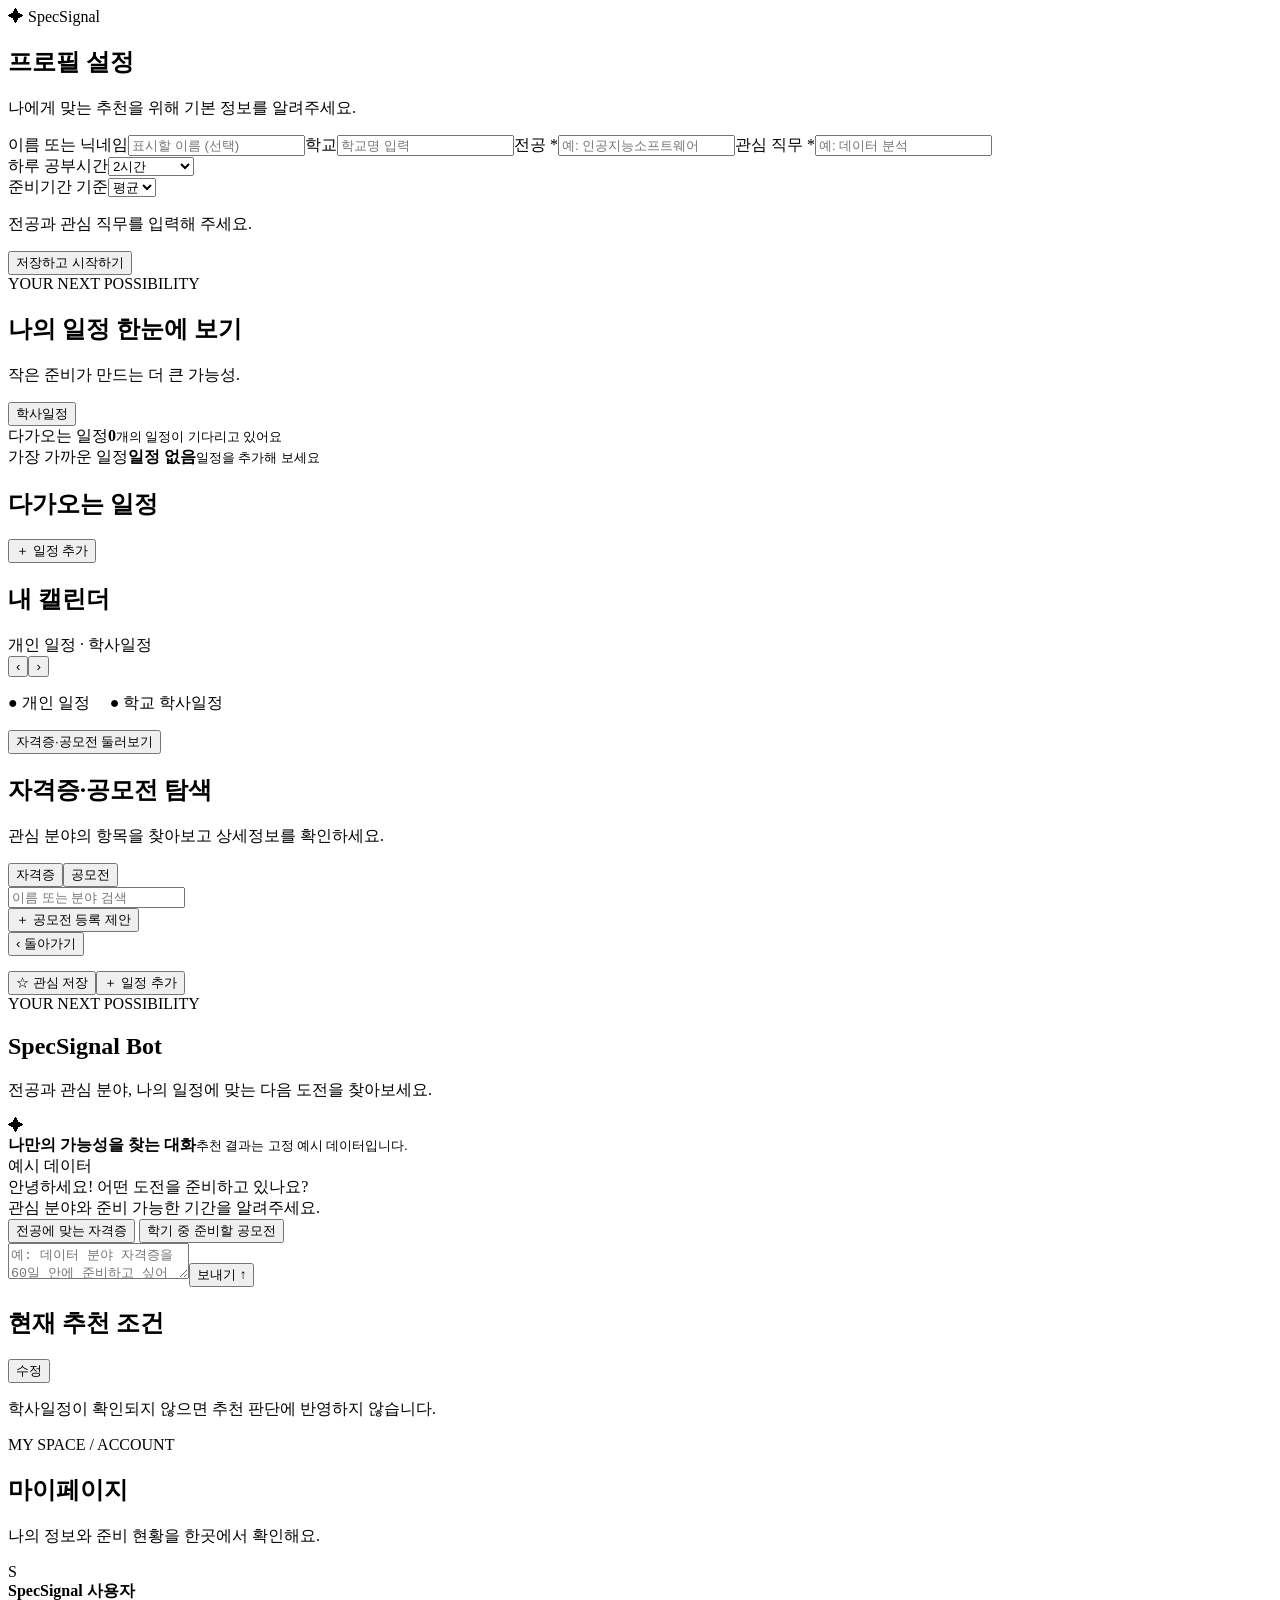
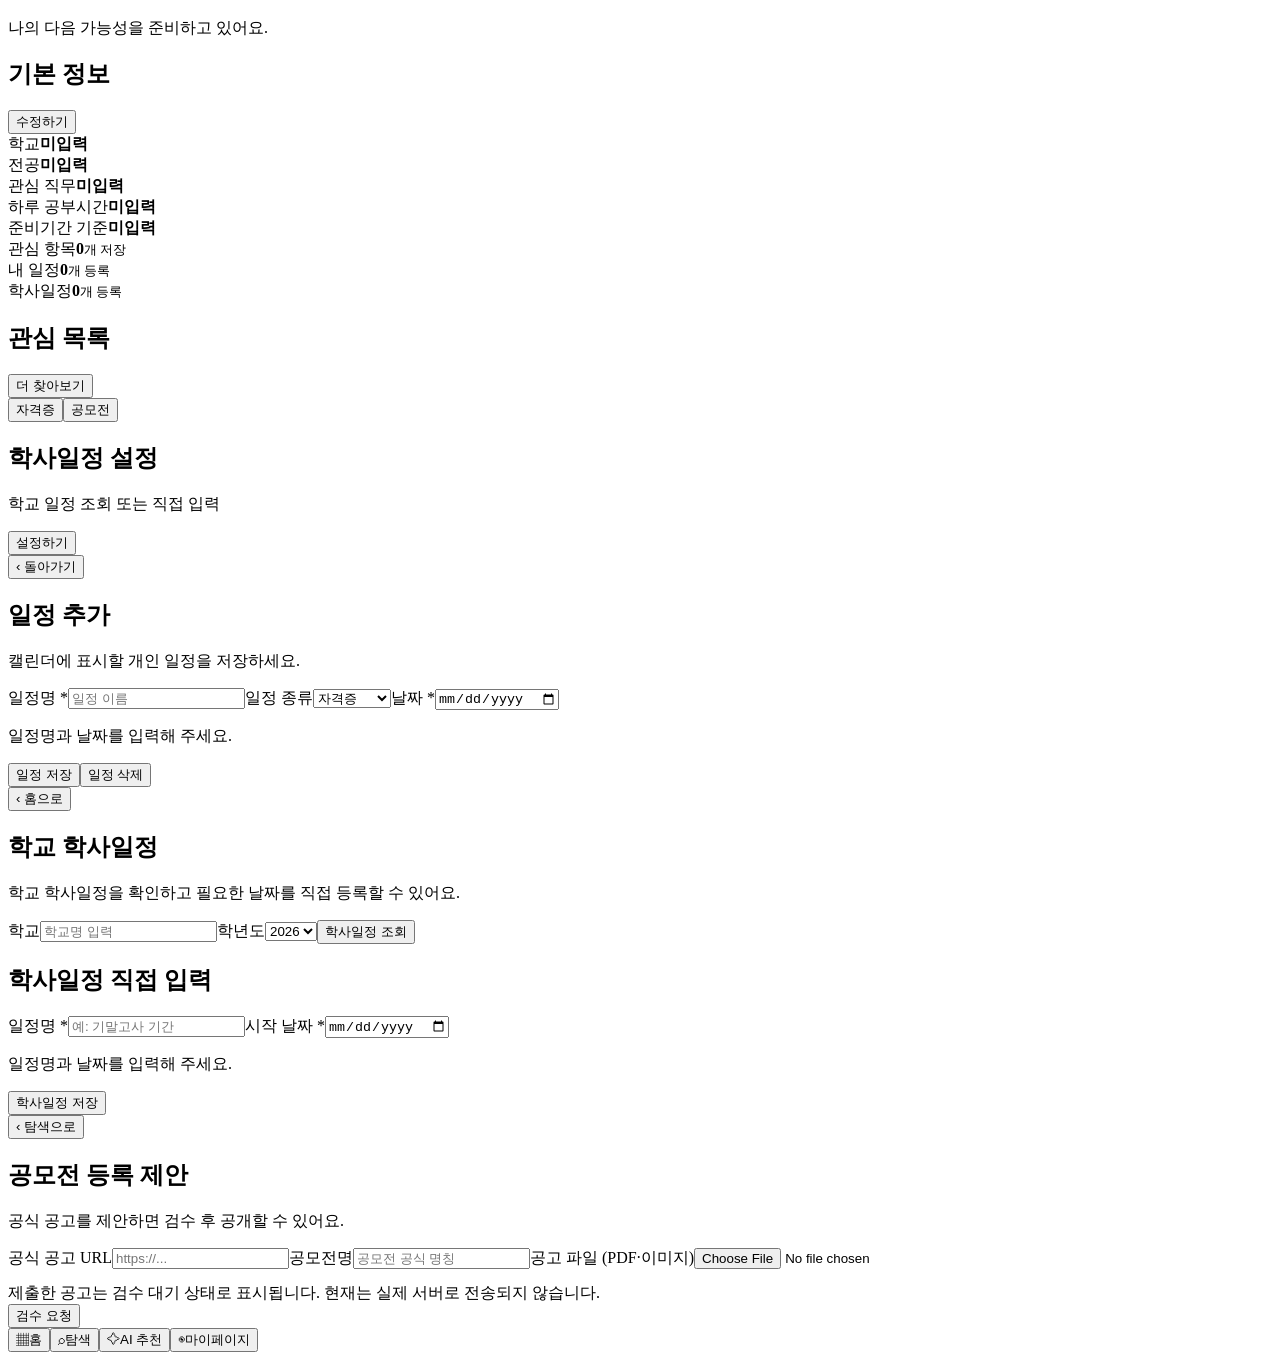
==== index.html @ 80cbdbd5 "Add files via upload" ====
<!DOCTYPE html>

<html lang="ko"><head><meta charset="utf-8"/><meta content="width=device-width,initial-scale=1,viewport-fit=cover" name="viewport"/><title>SpecSignal</title>
<link href="css/style.css" rel="stylesheet"/></head><body><div class="app"><header class="top"><span class="brand">✦ SpecSignal</span><div class="top-actions"></div></header><main class="main" id="scrollArea">
<section class="page active" id="profile"><h1>프로필 설정</h1><p class="muted">나에게 맞는 추천을 위해 기본 정보를 알려주세요.</p><div class="card"><label class="field" for="nickname">이름 또는 닉네임</label><input class="input" id="nickname" placeholder="표시할 이름 (선택)"/><label class="field" for="school">학교</label><input class="input" id="school" placeholder="학교명 입력"/><label class="field" for="major">전공 *</label><input class="input" id="major" placeholder="예: 인공지능소프트웨어"/><label class="field" for="career">관심 직무 *</label><input class="input" id="career" placeholder="예: 데이터 분석"/><div class="two"><div><label class="field" for="study">하루 공부시간</label><select class="input" id="study"><option>1시간</option><option selected="">2시간</option><option>3시간 이상</option></select></div><div><label class="field" for="period">준비기간 기준</label><select class="input" id="period"><option>최소</option><option selected="">평균</option><option>최대</option></select></div></div><p class="inline-warning hide" id="profileError">전공과 관심 직무를 입력해 주세요.</p><button class="btn full" onclick="saveProfile()">저장하고 시작하기</button></div></section>
<section class="page" id="home">
<div class="eyebrow">YOUR NEXT POSSIBILITY</div>
<div class="row between hero-title">
<div><h1>나의 일정 한눈에 보기</h1><p class="muted">작은 준비가 만드는 더 큰 가능성.</p></div>
<button class="btn alt small" onclick="navigate('academic')">학사일정</button>
</div>
<div class="home-overview">
<div class="overview-main"><span>다가오는 일정</span><strong id="homeUpcomingCount">0</strong><small>개의 일정이 기다리고 있어요</small></div>
<div class="overview-side"><span>가장 가까운 일정</span><strong id="homeNextDDay">일정 없음</strong><small id="homeNextTitle">일정을 추가해 보세요</small></div>
</div>
<div class="row between section-row"><h2>다가오는 일정</h2><button class="btn small" onclick="openEvent()">＋ 일정 추가</button></div>
<div id="upcoming"></div>
<div class="row between section-row"><h2>내 캘린더</h2><span class="small-muted">개인 일정 · 학사일정</span></div>
<div class="card calendar-card">
<div class="cal-top"><button aria-label="이전 달" class="pill-button" onclick="changeMonth(-1)">‹</button><strong id="monthLabel"></strong><button aria-label="다음 달" class="pill-button" onclick="changeMonth(1)">›</button></div>
<div class="cal-grid" id="calendar"></div>
<p class="help">● 개인 일정　 <span class="school-color">●</span> 학교 학사일정</p>
</div>
<div class="row" style="margin-top:14px"><button class="btn line full" onclick="navigate('explore')">자격증·공모전 둘러보기</button></div>
</section>
<section class="page" id="explore"><h1>자격증·공모전 탐색</h1><p class="muted">관심 분야의 항목을 찾아보고 상세정보를 확인하세요.</p><div class="tabs"><button class="active" id="certTab" onclick="setCategory('cert')">자격증</button><button id="compTab" onclick="setCategory('comp')">공모전</button></div><input class="input" id="search" oninput="renderExplore()" placeholder="이름 또는 분야 검색"/><div id="exploreResults"></div><button class="btn alt full" id="submitCompetition" onclick="navigate('submission')">＋ 공모전 등록 제안</button></section>
<section class="page" id="detail"><button class="top-btn" onclick="navigate(lastDetailSource)">‹ 돌아가기</button><div id="detailContent"></div><div class="row" style="margin-top:15px"><button class="btn alt" id="bookmarkDetail" onclick="toggleBookmark(selectedId)">☆ 관심 저장</button><button class="btn" onclick="openEvent(selectedId)">＋ 일정 추가</button></div></section>
<section class="page" id="ai">
<div class="eyebrow">YOUR NEXT POSSIBILITY</div>
<h1>SpecSignal Bot</h1>
<p class="muted">전공과 관심 분야, 나의 일정에 맞는 다음 도전을 찾아보세요.</p>
<div class="chat-frame">
<div class="chat-heading"><span class="chat-spark">✦</span><div><strong>나만의 가능성을 찾는 대화</strong><small>추천 결과는 고정 예시 데이터입니다.</small></div><span class="tag warn">예시 데이터</span></div>
<div class="chat-messages" id="chatMessages">
<div class="bubble ai">안녕하세요! 어떤 도전을 준비하고 있나요?<br/>관심 분야와 준비 가능한 기간을 알려주세요.</div>
<div class="chat-suggestions">
<button onclick="askSuggestion('전공에 맞는 자격증 추천해줘')">전공에 맞는 자격증</button>
<button onclick="askSuggestion('이번 학기에 준비할 공모전 추천해줘')">학기 중 준비할 공모전</button>
</div>
</div>
<div class="chat-compose"><textarea class="input" id="aiQuestion" placeholder="예: 데이터 분야 자격증을 60일 안에 준비하고 싶어" rows="2"></textarea><button class="btn" onclick="runRecommendation()">보내기 ↑</button></div>
</div>
<div class="card recommendation-profile"><div class="row between"><h2>현재 추천 조건</h2><button class="btn line small" onclick="editMyProfile()">수정</button></div><p id="aiProfile"></p><p class="small-muted">학사일정이 확인되지 않으면 추천 판단에 반영하지 않습니다.</p></div>
</section>
<section class="page" id="mypage">
<div class="eyebrow">MY SPACE / ACCOUNT</div>
<h1>마이페이지</h1>
<p class="muted">나의 정보와 준비 현황을 한곳에서 확인해요.</p>
<div class="my-hero">
<div class="my-avatar">S</div>
<div><strong id="myDisplayName">SpecSignal 사용자</strong><p id="mySubtitle">나의 다음 가능성을 준비하고 있어요.</p></div>
</div>
<div class="card">
<div class="row between"><h2 class="my-card-heading">기본 정보</h2><button class="btn line small" onclick="editMyProfile()">수정하기</button></div>
<div class="my-info-grid">
<div><span>학교</span><strong id="mySchool">미입력</strong></div>
<div><span>전공</span><strong id="myMajor">미입력</strong></div>
<div><span>관심 직무</span><strong id="myCareer">미입력</strong></div>
<div><span>하루 공부시간</span><strong id="myStudy">미입력</strong></div>
<div><span>준비기간 기준</span><strong id="myPeriod">미입력</strong></div>
</div>
</div>
<div class="my-stats">
<div class="card"><span>관심 항목</span><strong id="myBookmarkCount">0</strong><small>개 저장</small></div>
<div class="card"><span>내 일정</span><strong id="myEventCount">0</strong><small>개 등록</small></div>
<div class="card"><span>학사일정</span><strong id="myAcademicCount">0</strong><small>개 등록</small></div>
</div>
<div class="row between"><h2>관심 목록</h2><button class="btn line small" onclick="navigate('explore')">더 찾아보기</button></div>
<div class="tabs"><button class="active" id="myCertTab" onclick="setMyBookmarkKind('cert')">자격증</button><button id="myCompTab" onclick="setMyBookmarkKind('comp')">공모전</button></div>
<div id="bookmarksList"></div>
<div class="card">
<div class="row between"><div><h2 class="my-card-heading">학사일정 설정</h2><p class="small-muted">학교 일정 조회 또는 직접 입력</p></div><button class="btn alt small" onclick="navigate('academic')">설정하기</button></div>
</div>
</section>
<section class="page" id="event"><button class="top-btn" onclick="navigate(eventReturn)">‹ 돌아가기</button><h1 id="eventHeading">일정 추가</h1><p class="muted">캘린더에 표시할 개인 일정을 저장하세요.</p><div class="card"><label class="field" for="eventTitle">일정명 *</label><input class="input" id="eventTitle" placeholder="일정 이름"/><label class="field" for="eventType">일정 종류</label><select class="input" id="eventType"><option value="cert">자격증</option><option value="comp">공모전</option><option value="personal">개인 일정</option></select><label class="field" for="eventDate">날짜 *</label><input class="input" id="eventDate" type="date"/><p class="inline-warning hide" id="eventError">일정명과 날짜를 입력해 주세요.</p><button class="btn full" onclick="saveEvent()">일정 저장</button><button class="btn danger full hide" id="deleteEvent" onclick="removeEvent()">일정 삭제</button></div></section>
<section class="page" id="academic"><button class="top-btn" onclick="navigate('home')">‹ 홈으로</button><h1>학교 학사일정</h1><p class="muted">학교 학사일정을 확인하고 필요한 날짜를 직접 등록할 수 있어요.</p><label class="field" for="academicSchool">학교</label><input class="input" id="academicSchool" placeholder="학교명 입력"/><label class="field" for="academicYear">학년도</label><select class="input" id="academicYear"><option>2026</option><option>2027</option></select><button class="btn full" onclick="loadAcademic()">학사일정 조회</button><div id="academicResult"></div><div class="hide" id="academicManual"><h2>학사일정 직접 입력</h2><div class="card"><label class="field" for="academicTitle">일정명 *</label><input class="input" id="academicTitle" placeholder="예: 기말고사 기간"/><label class="field" for="academicDate">시작 날짜 *</label><input class="input" id="academicDate" type="date"/><p class="inline-warning hide" id="academicError">일정명과 날짜를 입력해 주세요.</p><button class="btn full" onclick="saveAcademic()">학사일정 저장</button></div></div><div id="academicSaved"></div></section>
<section class="page" id="submission"><button class="top-btn" onclick="navigate('explore')">‹ 탐색으로</button><h1>공모전 등록 제안</h1><p class="muted">공식 공고를 제안하면 검수 후 공개할 수 있어요.</p><div class="card"><label class="field" for="submissionUrl">공식 공고 URL</label><input class="input" id="submissionUrl" placeholder="https://..." type="url"/><label class="field" for="submissionName">공모전명</label><input class="input" id="submissionName" placeholder="공모전 공식 명칭"/><label class="field" for="submissionFile">공고 파일 (PDF·이미지)</label><input accept=".pdf,image/*" class="input" id="submissionFile" type="file"/><div class="info-strip" style="margin-top:14px">제출한 공고는 검수 대기 상태로 표시됩니다. 현재는 실제 서버로 전송되지 않습니다.</div><button class="btn full" onclick="demoSubmit()">검수 요청</button><div id="submissionResult"></div></div></section>
</main><nav class="bottom hidden" id="bottom"><button data-page="home" onclick="navigate('home')"><span class="symbol">▦</span>홈</button><button data-page="explore" onclick="navigate('explore')"><span class="symbol">⌕</span>탐색</button><button data-page="ai" onclick="navigate('ai')"><span class="symbol">✧</span>AI 추천</button><button data-page="mypage" onclick="navigate('mypage')"><span class="symbol">◉</span>마이페이지</button></nav></div><div class="toast hide" id="toast" role="status"></div>
<script src="js/app.js"></script></body></html>
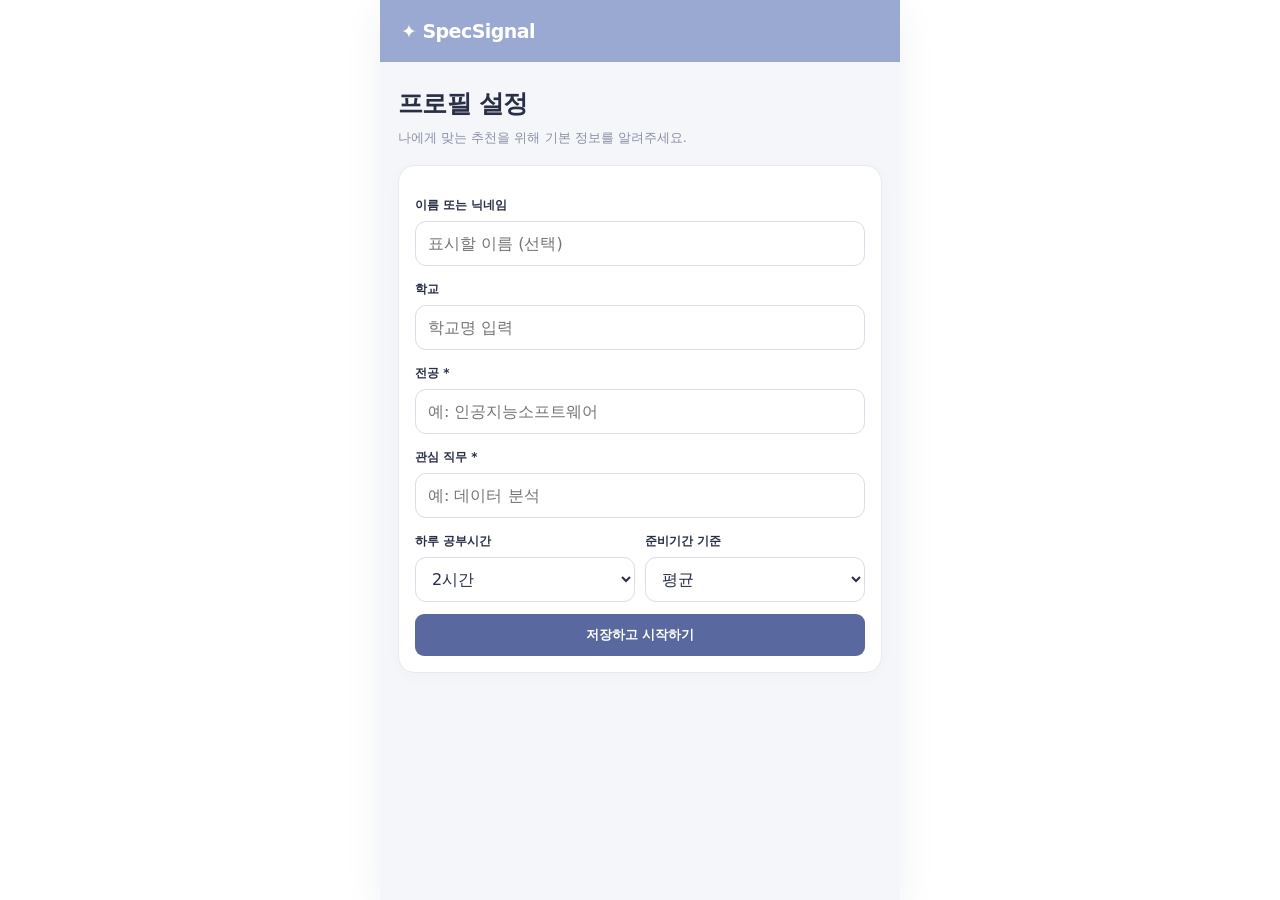
==== commit 70d52e30: "Update index.html" ====
--- a/index.html
+++ b/index.html
@@ -1,7 +1,7 @@
 <!DOCTYPE html>
 
 <html lang="ko"><head><meta charset="utf-8"/><meta content="width=device-width,initial-scale=1,viewport-fit=cover" name="viewport"/><title>SpecSignal</title>
-<link href="css/style.css" rel="stylesheet"/></head><body><div class="app"><header class="top"><span class="brand">✦ SpecSignal</span><div class="top-actions"></div></header><main class="main" id="scrollArea">
+<link href="CSS/style.css" rel="stylesheet"/></head><body><div class="app"><header class="top"><span class="brand">✦ SpecSignal</span><div class="top-actions"></div></header><main class="main" id="scrollArea">
 <section class="page active" id="profile"><h1>프로필 설정</h1><p class="muted">나에게 맞는 추천을 위해 기본 정보를 알려주세요.</p><div class="card"><label class="field" for="nickname">이름 또는 닉네임</label><input class="input" id="nickname" placeholder="표시할 이름 (선택)"/><label class="field" for="school">학교</label><input class="input" id="school" placeholder="학교명 입력"/><label class="field" for="major">전공 *</label><input class="input" id="major" placeholder="예: 인공지능소프트웨어"/><label class="field" for="career">관심 직무 *</label><input class="input" id="career" placeholder="예: 데이터 분석"/><div class="two"><div><label class="field" for="study">하루 공부시간</label><select class="input" id="study"><option>1시간</option><option selected="">2시간</option><option>3시간 이상</option></select></div><div><label class="field" for="period">준비기간 기준</label><select class="input" id="period"><option>최소</option><option selected="">평균</option><option>최대</option></select></div></div><p class="inline-warning hide" id="profileError">전공과 관심 직무를 입력해 주세요.</p><button class="btn full" onclick="saveProfile()">저장하고 시작하기</button></div></section>
 <section class="page" id="home">
 <div class="eyebrow">YOUR NEXT POSSIBILITY</div>
--- a/CSS/style.css
+++ b/CSS/style.css
@@ -0,0 +1,92 @@
+
+:root{--bg:#f7f8fc;--white:#fff;--ink:#25263c;--muted:#7a7d91;--primary:#6e67bb;--soft:#efedfa;--border:#e8e9f1;--danger:#b64d5d;--shadow:0 5px 18px #3b38600b}*{box-sizing:border-box}html,body{margin:0;min-height:100%;font-family:system-ui,-apple-system,'Malgun Gothic',sans-serif;color:var(--ink);background:#fff}button,input,textarea,select{font:inherit}button{cursor:pointer}button:disabled{opacity:.5;cursor:not-allowed}.app{max-width:520px;height:100dvh;min-height:520px;margin:auto;background:var(--bg);display:flex;flex-direction:column;overflow:hidden}.top{background:white;display:flex;align-items:center;justify-content:space-between;min-height:60px;padding:0 19px;border-bottom:1px solid var(--border);flex-shrink:0}.brand{font-size:19px;font-weight:850;letter-spacing:-.8px;color:#514a9d}.top-actions{display:flex;align-items:center;gap:10px}.top-btn{background:transparent;border:0;color:#55536d;font-size:13px;padding:7px}.main{flex:1;overflow-y:auto;overscroll-behavior:contain;padding:22px 18px 30px}.page{display:none;animation:appear .16s ease}.page.active{display:block}@keyframes appear{from{opacity:.4;transform:translateY(4px)}to{opacity:1;transform:none}}.bottom{flex-shrink:0;display:grid;grid-template-columns:repeat(4,1fr);height:72px;background:white;border-top:1px solid var(--border);padding-bottom:env(safe-area-inset-bottom)}.bottom button{border:0;background:white;color:#8c8ca0;font-size:11px;display:flex;flex-direction:column;justify-content:center;align-items:center;gap:5px}.bottom button.active{color:var(--primary);font-weight:750}.bottom .symbol{font-size:22px;line-height:1}.bottom.hidden{display:none}h1{font-size:24px;letter-spacing:-.8px;margin:0 0 7px}h2{font-size:16px;margin:22px 0 11px;letter-spacing:-.3px}h3{font-size:15px;margin:6px 0}p{line-height:1.6}.muted{font-size:13px;color:var(--muted);margin:0 0 17px}.card{background:white;border:1px solid var(--border);border-radius:17px;padding:16px;margin:11px 0;box-shadow:var(--shadow)}.card p{font-size:13px;color:#6f7186;margin:7px 0}.field{display:block;font-size:12px;font-weight:700;margin:15px 0 7px}.input{display:block;width:100%;border:1px solid #dcdde9;background:white;border-radius:11px;min-height:45px;padding:11px 12px;color:var(--ink);outline:none}.input:focus{border-color:var(--primary);box-shadow:0 0 0 3px #6e67bb1a}textarea.input{min-height:86px;resize:vertical}.two{display:grid;grid-template-columns:1fr 1fr;gap:10px}.btn{border:0;border-radius:11px;padding:12px 15px;font-weight:750;font-size:13px;background:var(--primary);color:white}.btn.alt{background:var(--soft);color:#565098}.btn.line{border:1px solid var(--border);background:white;color:#55556c}.btn.danger{background:#fff1f2;color:var(--danger)}.btn.small{padding:9px 11px;font-size:12px}.btn.full{width:100%;margin-top:12px}.row{display:flex;align-items:center;gap:8px;flex-wrap:wrap}.between{justify-content:space-between}.tag{display:inline-flex;background:var(--soft);color:#625ba7;border-radius:7px;padding:5px 8px;font-size:11px;font-weight:700}.tag.gray{background:#f1f1f5;color:#77788c}.tag.warn{background:#fff2ed;color:#ac664f}.meta{font-size:12px;color:var(--muted)}.tabs{display:grid;grid-template-columns:1fr 1fr;background:#edecf5;border-radius:12px;padding:4px;gap:4px;margin:17px 0}.tabs button{border:0;background:transparent;border-radius:9px;padding:11px;color:#74728c;font-size:13px;font-weight:700}.tabs button.active{background:white;color:#554da3;box-shadow:0 1px 5px #0001}.item{display:flex;justify-content:space-between;gap:10px;align-items:flex-start}.item-content{min-width:0;flex:1}.item h3{line-height:1.4}.arrow{font-size:20px;color:#aaa6c9;align-self:center}.divider{height:1px;background:var(--border);margin:13px 0}.empty,.notice{border:1px dashed #d7d5e5;background:#fff;border-radius:14px;padding:21px 15px;text-align:center;color:var(--muted);font-size:13px;line-height:1.7;margin:14px 0}.empty strong,.notice strong{display:block;color:var(--ink);font-size:14px;margin-bottom:5px}.notice.error{border-color:#eac7cb;background:#fff8f8;color:#a05a64}.notice.loading{border-style:solid;background:#f1effc;color:#625ba7}.notice.success{border-style:solid;background:#f1f8f3;color:#467657}.mini{font-size:11px;color:var(--muted)}.cal-top{display:flex;align-items:center;justify-content:space-between;margin:12px 0}.cal-top strong{font-size:17px}.cal-grid{display:grid;grid-template-columns:repeat(7,1fr);gap:4px}.cal-head{text-align:center;font-size:11px;color:var(--muted);padding:7px 0}.cal-day{min-height:47px;border-radius:10px;background:#f9f9fc;text-align:center;padding:8px 2px;font-size:12px;border:1px solid transparent}.cal-day.today{border-color:#b9b4e5}.cal-day.has{background:#eeebfa;color:#5d56a4;font-weight:700}.cal-day .dots{display:flex;justify-content:center;gap:3px;margin-top:5px}.cal-day .dots i{width:5px;height:5px;background:#7c75c4;border-radius:50%}.cal-day .dots i.school{background:#a9aabc}.date-line{display:flex;justify-content:space-between;align-items:center;gap:10px;padding:11px 0;border-bottom:1px solid var(--border)}.date-line:last-child{border:0}.date-line strong{font-size:13px}.date-line .date{font-size:11px;color:var(--muted);margin-top:3px}.dday{font-size:12px;color:#645bad;font-weight:800;white-space:nowrap}.bubble{max-width:92%;padding:12px 13px;border-radius:14px;font-size:13px;line-height:1.6;margin:12px 0}.bubble.ai{background:white;border:1px solid var(--border);border-top-left-radius:4px}.bubble.user{background:#e8e5f9;margin-left:auto;border-bottom-right-radius:4px}.help{font-size:12px;color:var(--muted);margin-top:8px}.hide{display:none!important}.toast{position:fixed;left:50%;bottom:90px;transform:translateX(-50%);background:#302e47;color:white;padding:12px 18px;border-radius:12px;font-size:12px;max-width:90%;z-index:10;box-shadow:0 8px 30px #0002}.pill-button{border:1px solid var(--border);background:white;color:#65617e;border-radius:999px;padding:8px 12px;font-size:12px}.pill-button.active{background:var(--soft);color:var(--primary);border-color:#c7c3e6}.link{color:#6259ac;text-decoration:underline;text-underline-offset:3px;word-break:break-all}.inline-warning{color:var(--danger);font-size:12px;margin:8px 0}.info-strip{background:#f0eefb;color:#645da5;border-radius:12px;padding:12px;font-size:12px;line-height:1.6}.profile{display:flex;gap:12px;align-items:center;margin-bottom:16px}.avatar{background:#e9e6fa;border-radius:14px;padding:12px;color:#6359ad;font-size:23px}.small-muted{font-size:12px;color:var(--muted)}@media(min-width:600px){body{background:#f0f0f6}.app{box-shadow:0 0 40px #27244b12}}@media(max-width:360px){.main{padding:18px 13px}.btn{padding:11px}.cal-day{min-height:42px}}
+
+:root{--bg:#f6f6fa;--ink:#292e45;--muted:#8990a5;--primary:#59699f;--soft:#eceefa;--border:#e5e7f0}
+.top{background:#a3afd5;border-bottom:0;min-height:62px;padding:0 21px}
+.brand{color:#fff;font-size:19px;letter-spacing:-.55px}
+.app{background:#f7f7fb}
+.main{padding:25px 18px 32px}
+.eyebrow{font-size:10px;font-weight:800;letter-spacing:2px;color:#8794c0;margin-bottom:11px}
+h1{font-size:25px}
+h2{color:#30354d}
+.card{border-radius:16px;box-shadow:0 3px 15px #30395a06}
+.btn{background:#59699f}
+.btn.alt{background:#e9ecf8;color:#52639b}
+.bottom button.active{color:#59699f}
+.bottom .symbol{font-size:23px}
+.my-hero{display:flex;align-items:center;gap:14px;background:#a4afd4;border-radius:17px;padding:20px;color:white;margin:19px 0}
+.my-avatar{display:grid;place-items:center;width:53px;height:53px;flex:none;background:#eef0fb;border-radius:15px;color:#59699f;font-size:25px;font-weight:850}
+.my-hero strong{font-size:17px}.my-hero p{font-size:12px;color:#f4f5fc;margin:5px 0 0}
+.my-card-heading{margin:0;font-size:16px}
+.my-info-grid{display:grid;grid-template-columns:1fr 1fr;gap:17px 13px;margin-top:19px}
+.my-info-grid div{min-width:0}
+.my-info-grid span{display:block;color:#9095a8;font-size:11px;margin-bottom:7px}
+.my-info-grid strong{display:block;font-size:13px;line-height:1.5;overflow-wrap:anywhere}
+.my-stats{display:grid;grid-template-columns:repeat(3,minmax(0,1fr));gap:9px;margin:13px 0 22px}
+.my-stats .card{margin:0;padding:14px 10px;text-align:center}
+.my-stats span{display:block;font-size:11px;color:#8c90a6}
+.my-stats strong{display:block;font-size:23px;color:#58699f;margin:7px 0 2px}
+.my-stats small{font-size:10px;color:#9094a7}
+#bookmarksList .card{margin-top:9px}
+@media(max-width:360px){.my-stats{gap:6px}.my-stats .card{padding:11px 6px}}
+
+/* SpecSignal brand visual system adapted from the supplied responsive-web reference */
+:root{--bg:#f5f6fa;--primary:#58699f;--soft:#eef0f9;--border:#e5e8f1;--ink:#292f46;--muted:#8a90a5}
+body{background:#fff}
+.app{background:var(--bg)}
+.top{background:#9aa9d1;color:#fff;border-bottom:0;min-height:62px}
+.brand{color:#fff;font-size:19px}
+.main{padding:25px 18px 38px}
+.page h1{font-size:25px;letter-spacing:-.7px}
+.page>.muted{margin-top:5px;line-height:1.65}
+.card{background:#fff;border:1px solid #e9eaf1;border-radius:17px;box-shadow:0 3px 15px #30395a07}
+.btn{background:#59699f;border-radius:9px}
+.btn.alt{background:#eef0f8;color:#52639b}
+.btn.line{background:#fff;color:#4e587a}
+.bottom{background:#fff;box-shadow:0 -3px 16px #26345a08}
+.bottom button.active{color:#59699f}
+.eyebrow{font-size:10px;letter-spacing:2px;color:#8694bf;font-weight:800;margin-bottom:10px}
+.hero-title{align-items:flex-start;gap:10px}
+.hero-title h1{margin:0}
+.hero-title .muted{margin-top:8px}
+.home-overview{display:grid;grid-template-columns:1fr 1fr;gap:10px;margin:23px 0 25px}
+.home-overview>div{border-radius:17px;padding:18px 15px;min-width:0;display:flex;flex-direction:column;gap:8px}
+.overview-main{background:#a4afd4;color:#fff}
+.overview-side{background:#fff;border:1px solid var(--border)}
+.home-overview span{font-size:12px}
+.home-overview strong{font-size:29px;line-height:1.15;overflow-wrap:anywhere}
+.home-overview small{font-size:11px;opacity:.8;line-height:1.5;overflow-wrap:anywhere}
+.overview-side strong{font-size:18px;color:#59699f}
+.section-row{margin-top:20px;margin-bottom:12px}
+.section-row h2{margin:0;font-size:16px}
+.calendar-card{padding:14px 10px}
+.cal-top{margin-bottom:16px}
+.cal-grid{gap:3px}
+.cal-head{color:#8b93ac}
+.cal-day{min-height:45px;border-radius:8px}
+.cal-day.today{background:#e7eaf6;color:#4f6096}
+.school-color{color:#e0b76c}
+.chat-frame{background:#fff;border:1px solid var(--border);border-radius:18px;overflow:hidden;display:flex;flex-direction:column;min-height:480px;margin:22px 0 14px}
+.chat-heading{padding:17px 14px;display:flex;gap:10px;align-items:center;border-bottom:1px solid var(--border)}
+.chat-heading strong{display:block;font-size:14px}
+.chat-heading small{display:block;color:#9a9eb0;font-size:10px;margin-top:5px}
+.chat-heading .tag{margin-left:auto;flex:none}
+.chat-spark{font-size:20px;color:#58699f}
+.chat-messages{padding:16px 13px;min-height:325px;max-height:460px;overflow-y:auto;flex:1}
+.chat-messages .bubble{max-width:92%;margin:9px 0;padding:12px 13px;border-radius:12px}
+.chat-messages .bubble.user{margin-left:auto;background:#e7eaf6}
+.chat-messages .bubble.ai{background:#f0f1f8}
+.chat-suggestions{display:flex;flex-wrap:wrap;gap:7px;margin:12px 0}
+.chat-suggestions button{border:1px solid #e4e7f1;background:#fff;border-radius:9px;padding:9px 11px;color:#56627f;font-size:12px}
+.chat-compose{border-top:1px solid var(--border);padding:12px;display:flex;align-items:end;gap:8px}
+.chat-compose textarea{flex:1;min-width:0;min-height:43px;max-height:100px;resize:vertical}
+.chat-compose button{white-space:nowrap;padding:13px 12px}
+.chat-answer .card{margin:8px 0 18px}
+.chat-answer .row{flex-wrap:wrap}
+.recommendation-profile{margin-bottom:16px}
+.recommendation-profile h2{font-size:14px;margin:0}
+.my-hero{background:#a4afd4}
+.my-info-grid{gap:17px 13px}
+@media(min-width:600px){.app{box-shadow:0 10px 36px #28324a12}}
+@media(max-width:370px){.chat-heading{flex-wrap:wrap}.chat-heading .tag{margin-left:0}.home-overview>div{padding:14px 11px}}
+
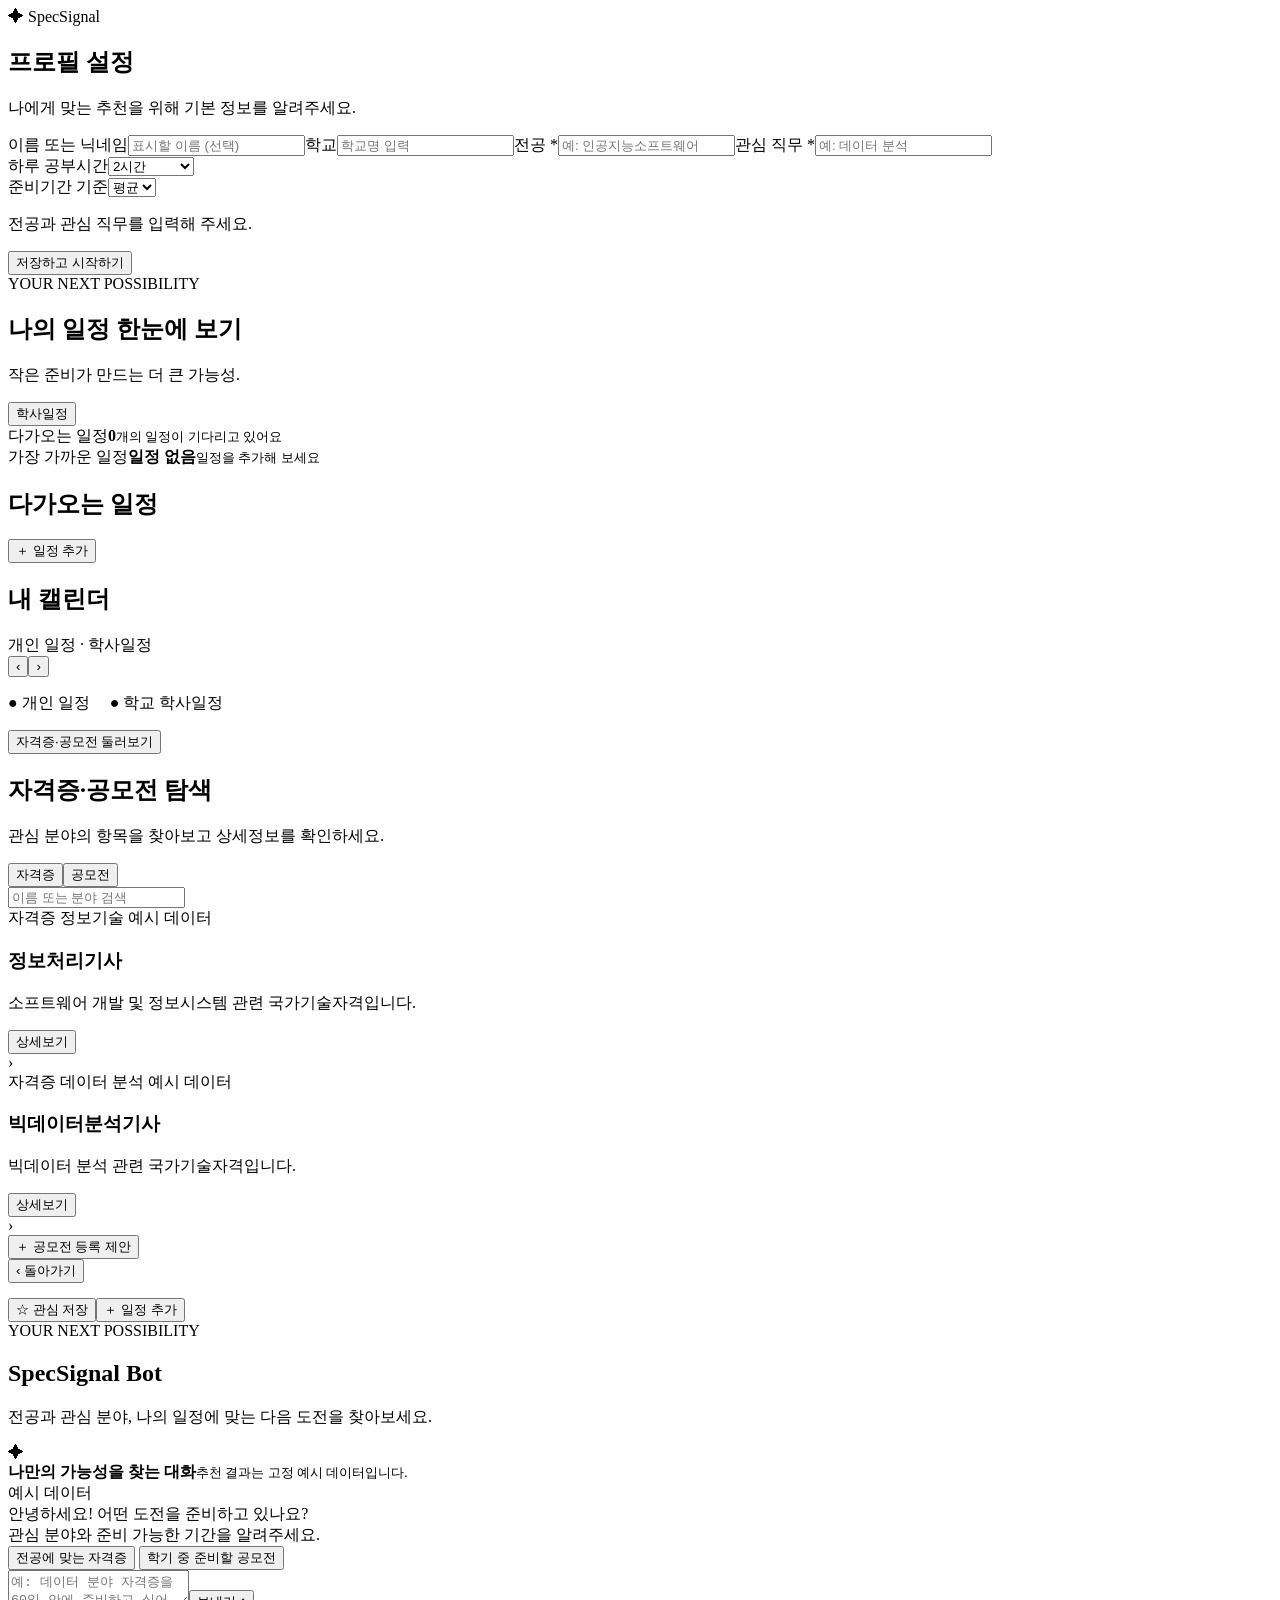
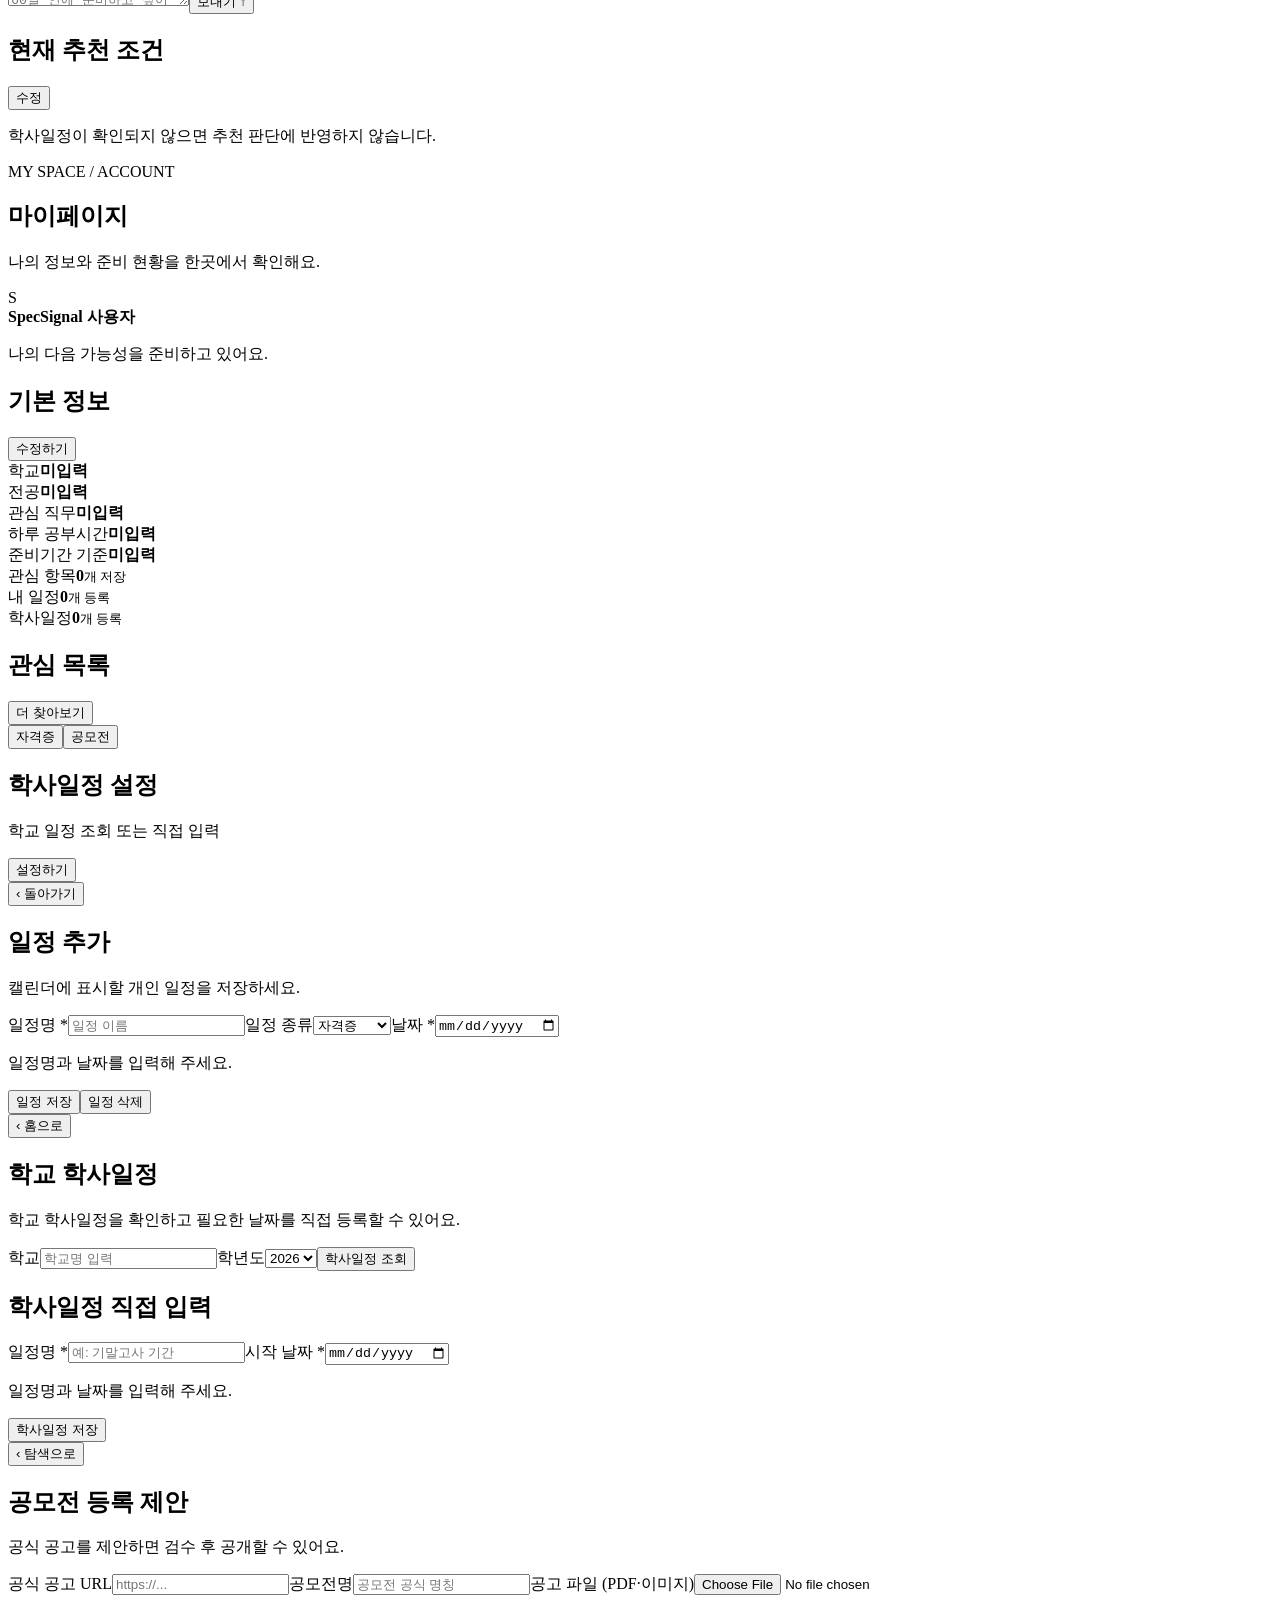
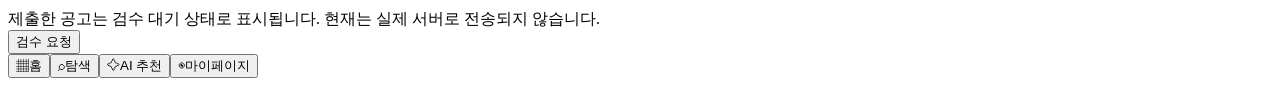
==== commit 023e6f67: "Add files via upload" ====
--- a/index.html
+++ b/index.html
@@ -1,7 +1,7 @@
 <!DOCTYPE html>
 
 <html lang="ko"><head><meta charset="utf-8"/><meta content="width=device-width,initial-scale=1,viewport-fit=cover" name="viewport"/><title>SpecSignal</title>
-<link href="CSS/style.css" rel="stylesheet"/></head><body><div class="app"><header class="top"><span class="brand">✦ SpecSignal</span><div class="top-actions"></div></header><main class="main" id="scrollArea">
+<link href="css/style.css" rel="stylesheet"/></head><body><div class="app"><header class="top"><span class="brand">✦ SpecSignal</span><div class="top-actions"></div></header><main class="main" id="scrollArea">
 <section class="page active" id="profile"><h1>프로필 설정</h1><p class="muted">나에게 맞는 추천을 위해 기본 정보를 알려주세요.</p><div class="card"><label class="field" for="nickname">이름 또는 닉네임</label><input class="input" id="nickname" placeholder="표시할 이름 (선택)"/><label class="field" for="school">학교</label><input class="input" id="school" placeholder="학교명 입력"/><label class="field" for="major">전공 *</label><input class="input" id="major" placeholder="예: 인공지능소프트웨어"/><label class="field" for="career">관심 직무 *</label><input class="input" id="career" placeholder="예: 데이터 분석"/><div class="two"><div><label class="field" for="study">하루 공부시간</label><select class="input" id="study"><option>1시간</option><option selected="">2시간</option><option>3시간 이상</option></select></div><div><label class="field" for="period">준비기간 기준</label><select class="input" id="period"><option>최소</option><option selected="">평균</option><option>최대</option></select></div></div><p class="inline-warning hide" id="profileError">전공과 관심 직무를 입력해 주세요.</p><button class="btn full" onclick="saveProfile()">저장하고 시작하기</button></div></section>
 <section class="page" id="home">
 <div class="eyebrow">YOUR NEXT POSSIBILITY</div>
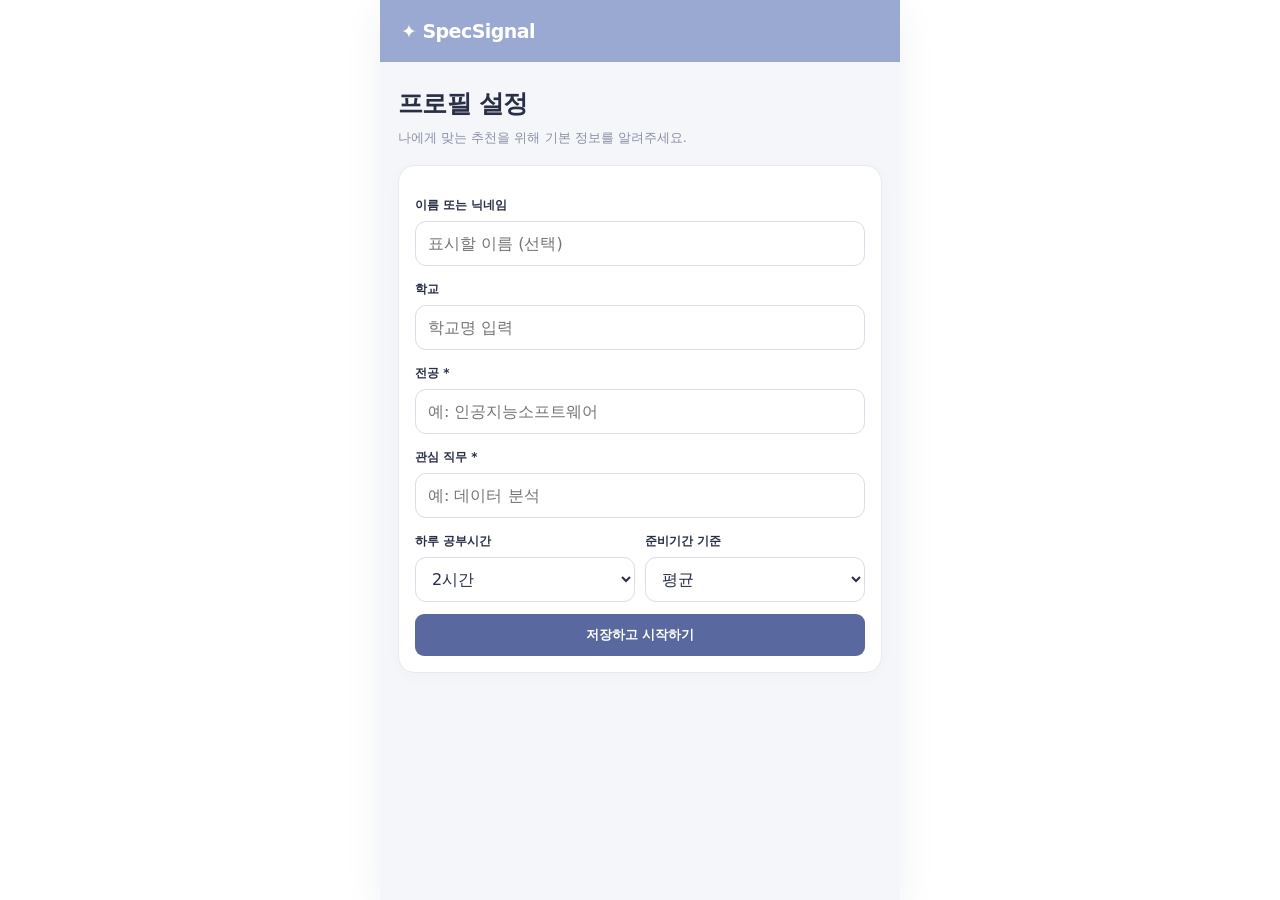
==== commit bd4364fb: "Add files via upload" ====
--- a/index.html
+++ b/index.html
@@ -1,28 +1,19 @@
 <!DOCTYPE html>
 
 <html lang="ko"><head><meta charset="utf-8"/><meta content="width=device-width,initial-scale=1,viewport-fit=cover" name="viewport"/><title>SpecSignal</title>
-<link href="css/style.css" rel="stylesheet"/></head><body><div class="app"><header class="top"><span class="brand">✦ SpecSignal</span><div class="top-actions"></div></header><main class="main" id="scrollArea">
+<link href="CSS/style.css" rel="stylesheet"/></head><body><div class="app"><header class="top"><span class="brand">✦ SpecSignal</span><div class="top-actions"></div></header><main class="main" id="scrollArea">
 <section class="page active" id="profile"><h1>프로필 설정</h1><p class="muted">나에게 맞는 추천을 위해 기본 정보를 알려주세요.</p><div class="card"><label class="field" for="nickname">이름 또는 닉네임</label><input class="input" id="nickname" placeholder="표시할 이름 (선택)"/><label class="field" for="school">학교</label><input class="input" id="school" placeholder="학교명 입력"/><label class="field" for="major">전공 *</label><input class="input" id="major" placeholder="예: 인공지능소프트웨어"/><label class="field" for="career">관심 직무 *</label><input class="input" id="career" placeholder="예: 데이터 분석"/><div class="two"><div><label class="field" for="study">하루 공부시간</label><select class="input" id="study"><option>1시간</option><option selected="">2시간</option><option>3시간 이상</option></select></div><div><label class="field" for="period">준비기간 기준</label><select class="input" id="period"><option>최소</option><option selected="">평균</option><option>최대</option></select></div></div><p class="inline-warning hide" id="profileError">전공과 관심 직무를 입력해 주세요.</p><button class="btn full" onclick="saveProfile()">저장하고 시작하기</button></div></section>
-<section class="page" id="home">
-<div class="eyebrow">YOUR NEXT POSSIBILITY</div>
-<div class="row between hero-title">
+<section class="page" id="home"><div class="eyebrow">YOUR NEXT POSSIBILITY</div><div class="row between hero-title">
 <div><h1>나의 일정 한눈에 보기</h1><p class="muted">작은 준비가 만드는 더 큰 가능성.</p></div>
 <button class="btn alt small" onclick="navigate('academic')">학사일정</button>
-</div>
-<div class="home-overview">
-<div class="overview-main"><span>다가오는 일정</span><strong id="homeUpcomingCount">0</strong><small>개의 일정이 기다리고 있어요</small></div>
-<div class="overview-side"><span>가장 가까운 일정</span><strong id="homeNextDDay">일정 없음</strong><small id="homeNextTitle">일정을 추가해 보세요</small></div>
-</div>
-<div class="row between section-row"><h2>다가오는 일정</h2><button class="btn small" onclick="openEvent()">＋ 일정 추가</button></div>
-<div id="upcoming"></div>
-<div class="row between section-row"><h2>내 캘린더</h2><span class="small-muted">개인 일정 · 학사일정</span></div>
-<div class="card calendar-card">
+</div><div class="row between section-row"><h2>내 캘린더</h2><span class="small-muted">개인 일정 · 학사일정</span></div><div class="card calendar-card">
 <div class="cal-top"><button aria-label="이전 달" class="pill-button" onclick="changeMonth(-1)">‹</button><strong id="monthLabel"></strong><button aria-label="다음 달" class="pill-button" onclick="changeMonth(1)">›</button></div>
 <div class="cal-grid" id="calendar"></div>
 <p class="help">● 개인 일정　 <span class="school-color">●</span> 학교 학사일정</p>
-</div>
-<div class="row" style="margin-top:14px"><button class="btn line full" onclick="navigate('explore')">자격증·공모전 둘러보기</button></div>
-</section>
+</div><div class="row between section-row"><h2>다가오는 일정</h2><button class="btn small" onclick="openEvent()">＋ 일정 추가</button></div><div id="upcoming"></div><div class="home-overview">
+<div class="overview-main"><span>다가오는 일정</span><strong id="homeUpcomingCount">0</strong><small>개의 일정이 기다리고 있어요</small></div>
+<div class="overview-side"><span>가장 가까운 일정</span><strong id="homeNextDDay">일정 없음</strong><small id="homeNextTitle">일정을 추가해 보세요</small></div>
+</div><div class="row" style="margin-top:14px"><button class="btn line full" onclick="navigate('explore')">자격증·공모전 둘러보기</button></div></section>
 <section class="page" id="explore"><h1>자격증·공모전 탐색</h1><p class="muted">관심 분야의 항목을 찾아보고 상세정보를 확인하세요.</p><div class="tabs"><button class="active" id="certTab" onclick="setCategory('cert')">자격증</button><button id="compTab" onclick="setCategory('comp')">공모전</button></div><input class="input" id="search" oninput="renderExplore()" placeholder="이름 또는 분야 검색"/><div id="exploreResults"></div><button class="btn alt full" id="submitCompetition" onclick="navigate('submission')">＋ 공모전 등록 제안</button></section>
 <section class="page" id="detail"><button class="top-btn" onclick="navigate(lastDetailSource)">‹ 돌아가기</button><div id="detailContent"></div><div class="row" style="margin-top:15px"><button class="btn alt" id="bookmarkDetail" onclick="toggleBookmark(selectedId)">☆ 관심 저장</button><button class="btn" onclick="openEvent(selectedId)">＋ 일정 추가</button></div></section>
 <section class="page" id="ai">
--- a/CSS/style.css
+++ b/CSS/style.css
@@ -0,0 +1,92 @@
+
+:root{--bg:#f7f8fc;--white:#fff;--ink:#25263c;--muted:#7a7d91;--primary:#6e67bb;--soft:#efedfa;--border:#e8e9f1;--danger:#b64d5d;--shadow:0 5px 18px #3b38600b}*{box-sizing:border-box}html,body{margin:0;min-height:100%;font-family:system-ui,-apple-system,'Malgun Gothic',sans-serif;color:var(--ink);background:#fff}button,input,textarea,select{font:inherit}button{cursor:pointer}button:disabled{opacity:.5;cursor:not-allowed}.app{max-width:520px;height:100dvh;min-height:520px;margin:auto;background:var(--bg);display:flex;flex-direction:column;overflow:hidden}.top{background:white;display:flex;align-items:center;justify-content:space-between;min-height:60px;padding:0 19px;border-bottom:1px solid var(--border);flex-shrink:0}.brand{font-size:19px;font-weight:850;letter-spacing:-.8px;color:#514a9d}.top-actions{display:flex;align-items:center;gap:10px}.top-btn{background:transparent;border:0;color:#55536d;font-size:13px;padding:7px}.main{flex:1;overflow-y:auto;overscroll-behavior:contain;padding:22px 18px 30px}.page{display:none;animation:appear .16s ease}.page.active{display:block}@keyframes appear{from{opacity:.4;transform:translateY(4px)}to{opacity:1;transform:none}}.bottom{flex-shrink:0;display:grid;grid-template-columns:repeat(4,1fr);height:72px;background:white;border-top:1px solid var(--border);padding-bottom:env(safe-area-inset-bottom)}.bottom button{border:0;background:white;color:#8c8ca0;font-size:11px;display:flex;flex-direction:column;justify-content:center;align-items:center;gap:5px}.bottom button.active{color:var(--primary);font-weight:750}.bottom .symbol{font-size:22px;line-height:1}.bottom.hidden{display:none}h1{font-size:24px;letter-spacing:-.8px;margin:0 0 7px}h2{font-size:16px;margin:22px 0 11px;letter-spacing:-.3px}h3{font-size:15px;margin:6px 0}p{line-height:1.6}.muted{font-size:13px;color:var(--muted);margin:0 0 17px}.card{background:white;border:1px solid var(--border);border-radius:17px;padding:16px;margin:11px 0;box-shadow:var(--shadow)}.card p{font-size:13px;color:#6f7186;margin:7px 0}.field{display:block;font-size:12px;font-weight:700;margin:15px 0 7px}.input{display:block;width:100%;border:1px solid #dcdde9;background:white;border-radius:11px;min-height:45px;padding:11px 12px;color:var(--ink);outline:none}.input:focus{border-color:var(--primary);box-shadow:0 0 0 3px #6e67bb1a}textarea.input{min-height:86px;resize:vertical}.two{display:grid;grid-template-columns:1fr 1fr;gap:10px}.btn{border:0;border-radius:11px;padding:12px 15px;font-weight:750;font-size:13px;background:var(--primary);color:white}.btn.alt{background:var(--soft);color:#565098}.btn.line{border:1px solid var(--border);background:white;color:#55556c}.btn.danger{background:#fff1f2;color:var(--danger)}.btn.small{padding:9px 11px;font-size:12px}.btn.full{width:100%;margin-top:12px}.row{display:flex;align-items:center;gap:8px;flex-wrap:wrap}.between{justify-content:space-between}.tag{display:inline-flex;background:var(--soft);color:#625ba7;border-radius:7px;padding:5px 8px;font-size:11px;font-weight:700}.tag.gray{background:#f1f1f5;color:#77788c}.tag.warn{background:#fff2ed;color:#ac664f}.meta{font-size:12px;color:var(--muted)}.tabs{display:grid;grid-template-columns:1fr 1fr;background:#edecf5;border-radius:12px;padding:4px;gap:4px;margin:17px 0}.tabs button{border:0;background:transparent;border-radius:9px;padding:11px;color:#74728c;font-size:13px;font-weight:700}.tabs button.active{background:white;color:#554da3;box-shadow:0 1px 5px #0001}.item{display:flex;justify-content:space-between;gap:10px;align-items:flex-start}.item-content{min-width:0;flex:1}.item h3{line-height:1.4}.arrow{font-size:20px;color:#aaa6c9;align-self:center}.divider{height:1px;background:var(--border);margin:13px 0}.empty,.notice{border:1px dashed #d7d5e5;background:#fff;border-radius:14px;padding:21px 15px;text-align:center;color:var(--muted);font-size:13px;line-height:1.7;margin:14px 0}.empty strong,.notice strong{display:block;color:var(--ink);font-size:14px;margin-bottom:5px}.notice.error{border-color:#eac7cb;background:#fff8f8;color:#a05a64}.notice.loading{border-style:solid;background:#f1effc;color:#625ba7}.notice.success{border-style:solid;background:#f1f8f3;color:#467657}.mini{font-size:11px;color:var(--muted)}.cal-top{display:flex;align-items:center;justify-content:space-between;margin:12px 0}.cal-top strong{font-size:17px}.cal-grid{display:grid;grid-template-columns:repeat(7,1fr);gap:4px}.cal-head{text-align:center;font-size:11px;color:var(--muted);padding:7px 0}.cal-day{min-height:47px;border-radius:10px;background:#f9f9fc;text-align:center;padding:8px 2px;font-size:12px;border:1px solid transparent}.cal-day.today{border-color:#b9b4e5}.cal-day.has{background:#eeebfa;color:#5d56a4;font-weight:700}.cal-day .dots{display:flex;justify-content:center;gap:3px;margin-top:5px}.cal-day .dots i{width:5px;height:5px;background:#7c75c4;border-radius:50%}.cal-day .dots i.school{background:#a9aabc}.date-line{display:flex;justify-content:space-between;align-items:center;gap:10px;padding:11px 0;border-bottom:1px solid var(--border)}.date-line:last-child{border:0}.date-line strong{font-size:13px}.date-line .date{font-size:11px;color:var(--muted);margin-top:3px}.dday{font-size:12px;color:#645bad;font-weight:800;white-space:nowrap}.bubble{max-width:92%;padding:12px 13px;border-radius:14px;font-size:13px;line-height:1.6;margin:12px 0}.bubble.ai{background:white;border:1px solid var(--border);border-top-left-radius:4px}.bubble.user{background:#e8e5f9;margin-left:auto;border-bottom-right-radius:4px}.help{font-size:12px;color:var(--muted);margin-top:8px}.hide{display:none!important}.toast{position:fixed;left:50%;bottom:90px;transform:translateX(-50%);background:#302e47;color:white;padding:12px 18px;border-radius:12px;font-size:12px;max-width:90%;z-index:10;box-shadow:0 8px 30px #0002}.pill-button{border:1px solid var(--border);background:white;color:#65617e;border-radius:999px;padding:8px 12px;font-size:12px}.pill-button.active{background:var(--soft);color:var(--primary);border-color:#c7c3e6}.link{color:#6259ac;text-decoration:underline;text-underline-offset:3px;word-break:break-all}.inline-warning{color:var(--danger);font-size:12px;margin:8px 0}.info-strip{background:#f0eefb;color:#645da5;border-radius:12px;padding:12px;font-size:12px;line-height:1.6}.profile{display:flex;gap:12px;align-items:center;margin-bottom:16px}.avatar{background:#e9e6fa;border-radius:14px;padding:12px;color:#6359ad;font-size:23px}.small-muted{font-size:12px;color:var(--muted)}@media(min-width:600px){body{background:#f0f0f6}.app{box-shadow:0 0 40px #27244b12}}@media(max-width:360px){.main{padding:18px 13px}.btn{padding:11px}.cal-day{min-height:42px}}
+
+:root{--bg:#f6f6fa;--ink:#292e45;--muted:#8990a5;--primary:#59699f;--soft:#eceefa;--border:#e5e7f0}
+.top{background:#a3afd5;border-bottom:0;min-height:62px;padding:0 21px}
+.brand{color:#fff;font-size:19px;letter-spacing:-.55px}
+.app{background:#f7f7fb}
+.main{padding:25px 18px 32px}
+.eyebrow{font-size:10px;font-weight:800;letter-spacing:2px;color:#8794c0;margin-bottom:11px}
+h1{font-size:25px}
+h2{color:#30354d}
+.card{border-radius:16px;box-shadow:0 3px 15px #30395a06}
+.btn{background:#59699f}
+.btn.alt{background:#e9ecf8;color:#52639b}
+.bottom button.active{color:#59699f}
+.bottom .symbol{font-size:23px}
+.my-hero{display:flex;align-items:center;gap:14px;background:#a4afd4;border-radius:17px;padding:20px;color:white;margin:19px 0}
+.my-avatar{display:grid;place-items:center;width:53px;height:53px;flex:none;background:#eef0fb;border-radius:15px;color:#59699f;font-size:25px;font-weight:850}
+.my-hero strong{font-size:17px}.my-hero p{font-size:12px;color:#f4f5fc;margin:5px 0 0}
+.my-card-heading{margin:0;font-size:16px}
+.my-info-grid{display:grid;grid-template-columns:1fr 1fr;gap:17px 13px;margin-top:19px}
+.my-info-grid div{min-width:0}
+.my-info-grid span{display:block;color:#9095a8;font-size:11px;margin-bottom:7px}
+.my-info-grid strong{display:block;font-size:13px;line-height:1.5;overflow-wrap:anywhere}
+.my-stats{display:grid;grid-template-columns:repeat(3,minmax(0,1fr));gap:9px;margin:13px 0 22px}
+.my-stats .card{margin:0;padding:14px 10px;text-align:center}
+.my-stats span{display:block;font-size:11px;color:#8c90a6}
+.my-stats strong{display:block;font-size:23px;color:#58699f;margin:7px 0 2px}
+.my-stats small{font-size:10px;color:#9094a7}
+#bookmarksList .card{margin-top:9px}
+@media(max-width:360px){.my-stats{gap:6px}.my-stats .card{padding:11px 6px}}
+
+/* SpecSignal brand visual system adapted from the supplied responsive-web reference */
+:root{--bg:#f5f6fa;--primary:#58699f;--soft:#eef0f9;--border:#e5e8f1;--ink:#292f46;--muted:#8a90a5}
+body{background:#fff}
+.app{background:var(--bg)}
+.top{background:#9aa9d1;color:#fff;border-bottom:0;min-height:62px}
+.brand{color:#fff;font-size:19px}
+.main{padding:25px 18px 38px}
+.page h1{font-size:25px;letter-spacing:-.7px}
+.page>.muted{margin-top:5px;line-height:1.65}
+.card{background:#fff;border:1px solid #e9eaf1;border-radius:17px;box-shadow:0 3px 15px #30395a07}
+.btn{background:#59699f;border-radius:9px}
+.btn.alt{background:#eef0f8;color:#52639b}
+.btn.line{background:#fff;color:#4e587a}
+.bottom{background:#fff;box-shadow:0 -3px 16px #26345a08}
+.bottom button.active{color:#59699f}
+.eyebrow{font-size:10px;letter-spacing:2px;color:#8694bf;font-weight:800;margin-bottom:10px}
+.hero-title{align-items:flex-start;gap:10px}
+.hero-title h1{margin:0}
+.hero-title .muted{margin-top:8px}
+.home-overview{display:grid;grid-template-columns:1fr 1fr;gap:10px;margin:23px 0 25px}
+.home-overview>div{border-radius:17px;padding:18px 15px;min-width:0;display:flex;flex-direction:column;gap:8px}
+.overview-main{background:#a4afd4;color:#fff}
+.overview-side{background:#fff;border:1px solid var(--border)}
+.home-overview span{font-size:12px}
+.home-overview strong{font-size:29px;line-height:1.15;overflow-wrap:anywhere}
+.home-overview small{font-size:11px;opacity:.8;line-height:1.5;overflow-wrap:anywhere}
+.overview-side strong{font-size:18px;color:#59699f}
+.section-row{margin-top:20px;margin-bottom:12px}
+.section-row h2{margin:0;font-size:16px}
+.calendar-card{padding:14px 10px}
+.cal-top{margin-bottom:16px}
+.cal-grid{gap:3px}
+.cal-head{color:#8b93ac}
+.cal-day{min-height:45px;border-radius:8px}
+.cal-day.today{background:#e7eaf6;color:#4f6096}
+.school-color{color:#e0b76c}
+.chat-frame{background:#fff;border:1px solid var(--border);border-radius:18px;overflow:hidden;display:flex;flex-direction:column;min-height:480px;margin:22px 0 14px}
+.chat-heading{padding:17px 14px;display:flex;gap:10px;align-items:center;border-bottom:1px solid var(--border)}
+.chat-heading strong{display:block;font-size:14px}
+.chat-heading small{display:block;color:#9a9eb0;font-size:10px;margin-top:5px}
+.chat-heading .tag{margin-left:auto;flex:none}
+.chat-spark{font-size:20px;color:#58699f}
+.chat-messages{padding:16px 13px;min-height:325px;max-height:460px;overflow-y:auto;flex:1}
+.chat-messages .bubble{max-width:92%;margin:9px 0;padding:12px 13px;border-radius:12px}
+.chat-messages .bubble.user{margin-left:auto;background:#e7eaf6}
+.chat-messages .bubble.ai{background:#f0f1f8}
+.chat-suggestions{display:flex;flex-wrap:wrap;gap:7px;margin:12px 0}
+.chat-suggestions button{border:1px solid #e4e7f1;background:#fff;border-radius:9px;padding:9px 11px;color:#56627f;font-size:12px}
+.chat-compose{border-top:1px solid var(--border);padding:12px;display:flex;align-items:end;gap:8px}
+.chat-compose textarea{flex:1;min-width:0;min-height:43px;max-height:100px;resize:vertical}
+.chat-compose button{white-space:nowrap;padding:13px 12px}
+.chat-answer .card{margin:8px 0 18px}
+.chat-answer .row{flex-wrap:wrap}
+.recommendation-profile{margin-bottom:16px}
+.recommendation-profile h2{font-size:14px;margin:0}
+.my-hero{background:#a4afd4}
+.my-info-grid{gap:17px 13px}
+@media(min-width:600px){.app{box-shadow:0 10px 36px #28324a12}}
+@media(max-width:370px){.chat-heading{flex-wrap:wrap}.chat-heading .tag{margin-left:0}.home-overview>div{padding:14px 11px}}
+
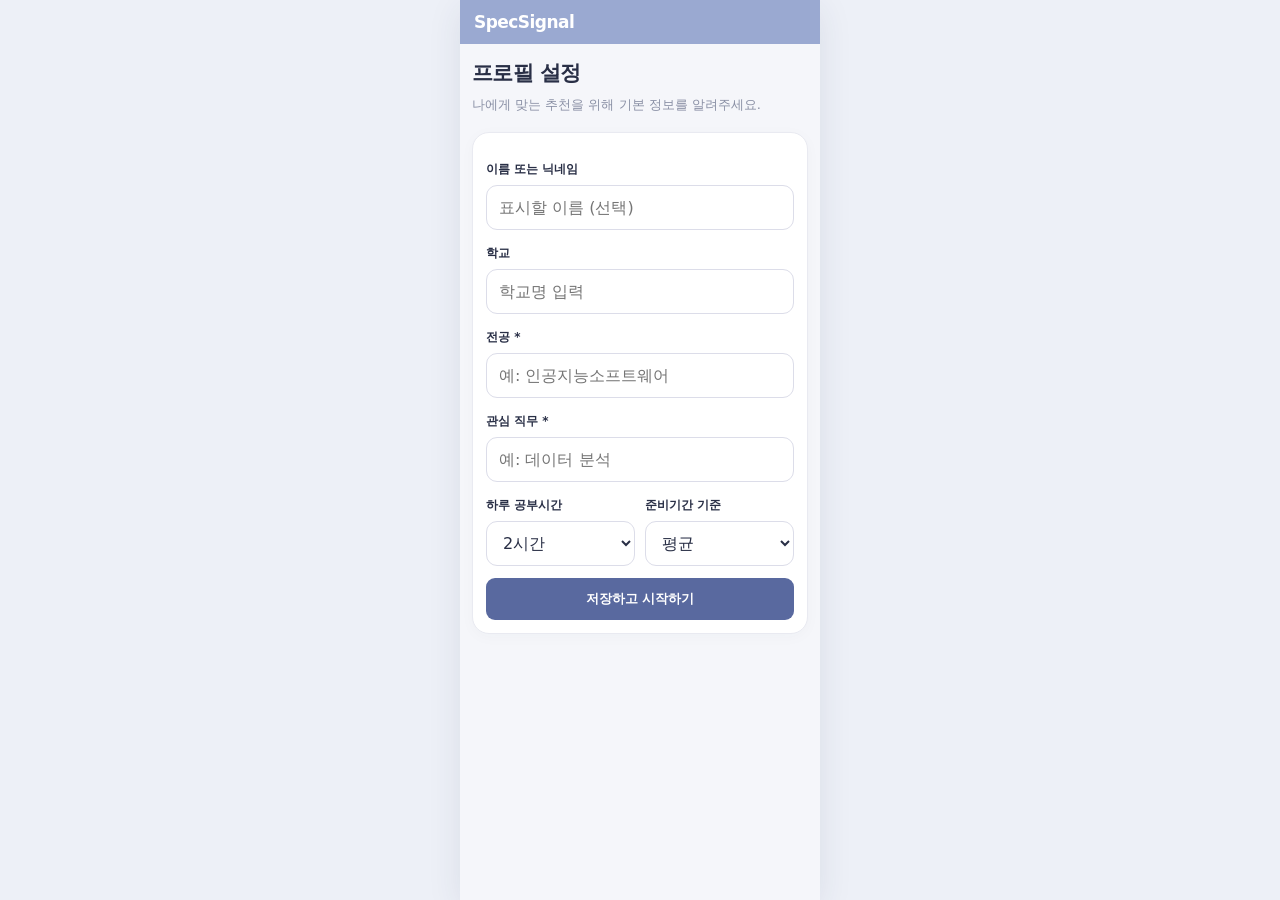
==== commit 77fecb20: "Add files via upload" ====
--- a/index.html
+++ b/index.html
@@ -1,19 +1,25 @@
 <!DOCTYPE html>
 
-<html lang="ko"><head><meta charset="utf-8"/><meta content="width=device-width,initial-scale=1,viewport-fit=cover" name="viewport"/><title>SpecSignal</title>
-<link href="CSS/style.css" rel="stylesheet"/></head><body><div class="app"><header class="top"><span class="brand">✦ SpecSignal</span><div class="top-actions"></div></header><main class="main" id="scrollArea">
+<html lang="ko"><head><meta charset="utf-8"/><meta content="width=device-width,initial-scale=1,viewport-fit=cover" name="viewport"/><title>SpecSignal | 모바일 프로토타입</title>
+<link href="CSS/style.css" rel="stylesheet"/></head><body><div class="app"><header class="top"><span class="brand">SpecSignal</span><div class="top-actions"></div></header><main class="main" id="scrollArea">
 <section class="page active" id="profile"><h1>프로필 설정</h1><p class="muted">나에게 맞는 추천을 위해 기본 정보를 알려주세요.</p><div class="card"><label class="field" for="nickname">이름 또는 닉네임</label><input class="input" id="nickname" placeholder="표시할 이름 (선택)"/><label class="field" for="school">학교</label><input class="input" id="school" placeholder="학교명 입력"/><label class="field" for="major">전공 *</label><input class="input" id="major" placeholder="예: 인공지능소프트웨어"/><label class="field" for="career">관심 직무 *</label><input class="input" id="career" placeholder="예: 데이터 분석"/><div class="two"><div><label class="field" for="study">하루 공부시간</label><select class="input" id="study"><option>1시간</option><option selected="">2시간</option><option>3시간 이상</option></select></div><div><label class="field" for="period">준비기간 기준</label><select class="input" id="period"><option>최소</option><option selected="">평균</option><option>최대</option></select></div></div><p class="inline-warning hide" id="profileError">전공과 관심 직무를 입력해 주세요.</p><button class="btn full" onclick="saveProfile()">저장하고 시작하기</button></div></section>
-<section class="page" id="home"><div class="eyebrow">YOUR NEXT POSSIBILITY</div><div class="row between hero-title">
-<div><h1>나의 일정 한눈에 보기</h1><p class="muted">작은 준비가 만드는 더 큰 가능성.</p></div>
-<button class="btn alt small" onclick="navigate('academic')">학사일정</button>
-</div><div class="row between section-row"><h2>내 캘린더</h2><span class="small-muted">개인 일정 · 학사일정</span></div><div class="card calendar-card">
-<div class="cal-top"><button aria-label="이전 달" class="pill-button" onclick="changeMonth(-1)">‹</button><strong id="monthLabel"></strong><button aria-label="다음 달" class="pill-button" onclick="changeMonth(1)">›</button></div>
-<div class="cal-grid" id="calendar"></div>
-<p class="help">● 개인 일정　 <span class="school-color">●</span> 학교 학사일정</p>
-</div><div class="row between section-row"><h2>다가오는 일정</h2><button class="btn small" onclick="openEvent()">＋ 일정 추가</button></div><div id="upcoming"></div><div class="home-overview">
-<div class="overview-main"><span>다가오는 일정</span><strong id="homeUpcomingCount">0</strong><small>개의 일정이 기다리고 있어요</small></div>
-<div class="overview-side"><span>가장 가까운 일정</span><strong id="homeNextDDay">일정 없음</strong><small id="homeNextTitle">일정을 추가해 보세요</small></div>
-</div><div class="row" style="margin-top:14px"><button class="btn line full" onclick="navigate('explore')">자격증·공모전 둘러보기</button></div></section>
+<section class="page" id="home">
+<div class="home-intro"><h1>나의 일정</h1><button class="text-action" onclick="navigate('academic')">학사일정 관리 ›</button></div>
+<div aria-label="홈 화면 보기" class="home-switch" role="tablist">
+<button aria-selected="true" class="active" id="upcomingTab" onclick="setHomeView('upcoming')" role="tab">☷  다가오는 일정</button>
+<button aria-selected="false" id="calendarTab" onclick="setHomeView('calendar')" role="tab">▦  내 캘린더</button>
+</div>
+<div id="homeUpcomingPanel" role="tabpanel">
+<div class="home-section-head"><div><h2>다가오는 일정</h2></div><span class="soft-label" id="upcomingLabel">0개</span></div>
+<div id="upcoming"></div>
+<div class="summary-panel"><h3>내 일정 요약</h3><div class="summary-metrics"><div><small>전체 일정</small><strong id="homeUpcomingCount">0</strong></div><div><small>이번 달 일정</small><strong id="homeMonthCount">0</strong></div><div><small>가장 가까운 일정</small><strong id="homeNextDDay">-</strong></div></div><p class="summary-next" id="homeNextTitle">일정을 추가해 보세요</p></div>
+</div>
+<div class="hide" id="homeCalendarPanel" role="tabpanel">
+<div class="calendar-shell"><div class="cal-top"><button aria-label="이전 달" class="month-nav" onclick="changeMonth(-1)">‹</button><strong id="monthLabel"></strong><button aria-label="다음 달" class="month-nav" onclick="changeMonth(1)">›</button></div><div class="cal-grid" id="calendar"></div><div class="calendar-legend"><span><i class="dot personal"></i> 내 일정</span><span><i class="dot academic"></i> 학사일정</span></div></div>
+<div class="selected-schedules"><div class="home-section-head"><h2 id="selectedDayLabel">선택한 날짜</h2><span class="soft-label" id="selectedDayCount">0개</span></div><div id="selectedDayEvents"></div></div>
+</div>
+<button aria-label="일정 추가" class="floating-add" onclick="openEvent()">+</button>
+</section>
 <section class="page" id="explore"><h1>자격증·공모전 탐색</h1><p class="muted">관심 분야의 항목을 찾아보고 상세정보를 확인하세요.</p><div class="tabs"><button class="active" id="certTab" onclick="setCategory('cert')">자격증</button><button id="compTab" onclick="setCategory('comp')">공모전</button></div><input class="input" id="search" oninput="renderExplore()" placeholder="이름 또는 분야 검색"/><div id="exploreResults"></div><button class="btn alt full" id="submitCompetition" onclick="navigate('submission')">＋ 공모전 등록 제안</button></section>
 <section class="page" id="detail"><button class="top-btn" onclick="navigate(lastDetailSource)">‹ 돌아가기</button><div id="detailContent"></div><div class="row" style="margin-top:15px"><button class="btn alt" id="bookmarkDetail" onclick="toggleBookmark(selectedId)">☆ 관심 저장</button><button class="btn" onclick="openEvent(selectedId)">＋ 일정 추가</button></div></section>
 <section class="page" id="ai">
@@ -63,7 +69,7 @@
 <div class="row between"><div><h2 class="my-card-heading">학사일정 설정</h2><p class="small-muted">학교 일정 조회 또는 직접 입력</p></div><button class="btn alt small" onclick="navigate('academic')">설정하기</button></div>
 </div>
 </section>
-<section class="page" id="event"><button class="top-btn" onclick="navigate(eventReturn)">‹ 돌아가기</button><h1 id="eventHeading">일정 추가</h1><p class="muted">캘린더에 표시할 개인 일정을 저장하세요.</p><div class="card"><label class="field" for="eventTitle">일정명 *</label><input class="input" id="eventTitle" placeholder="일정 이름"/><label class="field" for="eventType">일정 종류</label><select class="input" id="eventType"><option value="cert">자격증</option><option value="comp">공모전</option><option value="personal">개인 일정</option></select><label class="field" for="eventDate">날짜 *</label><input class="input" id="eventDate" type="date"/><p class="inline-warning hide" id="eventError">일정명과 날짜를 입력해 주세요.</p><button class="btn full" onclick="saveEvent()">일정 저장</button><button class="btn danger full hide" id="deleteEvent" onclick="removeEvent()">일정 삭제</button></div></section>
+<section class="page" id="scheduleDetail"><button class="back-link" onclick="navigate('home')">‹   내 일정으로</button><div class="schedule-detail-card"><span class="detail-kicker">일정 정보</span><span class="schedule-kind" id="scheduleType">내 일정</span><h1 id="scheduleTitle">일정</h1><div class="schedule-detail-line"><span>날짜</span><strong id="scheduleDate"></strong></div><div class="schedule-detail-line"><span>남은 기간</span><strong id="scheduleDday"></strong></div><div class="schedule-detail-line"><span>구분</span><strong id="scheduleCategory"></strong></div></div><div class="schedule-actions"><button class="btn full" onclick="editSelectedSchedule()">일정 수정</button><button class="btn line full" onclick="deleteSelectedSchedule()">일정 삭제</button></div></section><section class="page" id="event"><button class="top-btn" onclick="navigate(eventReturn)">‹ 돌아가기</button><h1 id="eventHeading">일정 추가</h1><p class="muted">캘린더에 표시할 개인 일정을 저장하세요.</p><div class="card"><label class="field" for="eventTitle">일정명 *</label><input class="input" id="eventTitle" placeholder="일정 이름"/><label class="field" for="eventType">일정 종류</label><select class="input" id="eventType"><option value="cert">자격증</option><option value="comp">공모전</option><option value="personal">개인 일정</option></select><label class="field" for="eventDate">날짜 *</label><input class="input" id="eventDate" type="date"/><p class="inline-warning hide" id="eventError">일정명과 날짜를 입력해 주세요.</p><button class="btn full" onclick="saveEvent()">일정 저장</button><button class="btn danger full hide" id="deleteEvent" onclick="removeEvent()">일정 삭제</button></div></section>
 <section class="page" id="academic"><button class="top-btn" onclick="navigate('home')">‹ 홈으로</button><h1>학교 학사일정</h1><p class="muted">학교 학사일정을 확인하고 필요한 날짜를 직접 등록할 수 있어요.</p><label class="field" for="academicSchool">학교</label><input class="input" id="academicSchool" placeholder="학교명 입력"/><label class="field" for="academicYear">학년도</label><select class="input" id="academicYear"><option>2026</option><option>2027</option></select><button class="btn full" onclick="loadAcademic()">학사일정 조회</button><div id="academicResult"></div><div class="hide" id="academicManual"><h2>학사일정 직접 입력</h2><div class="card"><label class="field" for="academicTitle">일정명 *</label><input class="input" id="academicTitle" placeholder="예: 기말고사 기간"/><label class="field" for="academicDate">시작 날짜 *</label><input class="input" id="academicDate" type="date"/><p class="inline-warning hide" id="academicError">일정명과 날짜를 입력해 주세요.</p><button class="btn full" onclick="saveAcademic()">학사일정 저장</button></div></div><div id="academicSaved"></div></section>
 <section class="page" id="submission"><button class="top-btn" onclick="navigate('explore')">‹ 탐색으로</button><h1>공모전 등록 제안</h1><p class="muted">공식 공고를 제안하면 검수 후 공개할 수 있어요.</p><div class="card"><label class="field" for="submissionUrl">공식 공고 URL</label><input class="input" id="submissionUrl" placeholder="https://..." type="url"/><label class="field" for="submissionName">공모전명</label><input class="input" id="submissionName" placeholder="공모전 공식 명칭"/><label class="field" for="submissionFile">공고 파일 (PDF·이미지)</label><input accept=".pdf,image/*" class="input" id="submissionFile" type="file"/><div class="info-strip" style="margin-top:14px">제출한 공고는 검수 대기 상태로 표시됩니다. 현재는 실제 서버로 전송되지 않습니다.</div><button class="btn full" onclick="demoSubmit()">검수 요청</button><div id="submissionResult"></div></div></section>
 </main><nav class="bottom hidden" id="bottom"><button data-page="home" onclick="navigate('home')"><span class="symbol">▦</span>홈</button><button data-page="explore" onclick="navigate('explore')"><span class="symbol">⌕</span>탐색</button><button data-page="ai" onclick="navigate('ai')"><span class="symbol">✧</span>AI 추천</button><button data-page="mypage" onclick="navigate('mypage')"><span class="symbol">◉</span>마이페이지</button></nav></div><div class="toast hide" id="toast" role="status"></div>
--- a/CSS/style.css
+++ b/CSS/style.css
@@ -90,3 +90,53 @@
 @media(min-width:600px){.app{box-shadow:0 10px 36px #28324a12}}
 @media(max-width:370px){.chat-heading{flex-wrap:wrap}.chat-heading .tag{margin-left:0}.home-overview>div{padding:14px 11px}}
 
+
+
+/* Android phone responsive layout */
+html,body{width:100%;min-height:100%;overflow-x:hidden}
+.app{width:100%;max-width:none;height:100dvh;min-height:0;margin:0;border-radius:0}
+.top{min-height:44px;height:44px;padding:0 16px}
+.brand{font-size:17px;line-height:1}
+.main{padding:16px 14px 28px}
+.bottom{height:64px}
+.bottom button{min-width:0}
+.page h1{font-size:22px}
+.hero-title{margin-bottom:8px}
+.section-row{margin-top:14px;margin-bottom:9px}
+.calendar-card{margin-top:8px;margin-bottom:18px}
+.cal-top{margin:6px 0 10px}
+.cal-day{min-height:44px;padding:6px 1px}
+.home-overview{margin:12px 0 16px}
+@media (min-width:600px){
+  body{background:#f5f6fa}
+  .app{max-width:none;box-shadow:none}
+}
+@media (max-width:360px){
+  .main{padding:14px 10px 24px}
+  .cal-day{min-height:40px}
+  .top{padding:0 12px}
+  .home-overview{gap:7px}
+}
+
+
+/* Galaxy S23: 360 x 780 CSS-pixel design viewport (1080 x 2340 physical). */
+html,body{width:100%;height:100%;margin:0}
+body{background:#edf0f7}
+.app{width:100%;max-width:360px;height:100dvh;min-height:0;margin:0 auto;overflow:hidden;background:var(--bg);box-shadow:0 8px 32px #26345a18}
+.top{height:44px;min-height:44px;flex-shrink:0;padding:0 14px}
+.main{min-width:0;min-height:0;flex:1;padding:15px 12px 24px;overflow-y:auto}
+.bottom{height:calc(58px + env(safe-area-inset-bottom, 0px));min-height:58px;padding-bottom:env(safe-area-inset-bottom, 0px)}
+.bottom button{font-size:10px;gap:3px}
+.bottom .symbol{font-size:21px}
+.page h1{font-size:21px}
+.home-overview{grid-template-columns:repeat(2,minmax(0,1fr));gap:8px}
+.home-overview>div{padding:13px 11px}
+.cal-grid{gap:2px}
+.cal-day{min-width:0;min-height:41px;padding:6px 1px}
+.chat-frame{min-height:430px}
+.chat-heading{padding:13px 10px}
+.chat-compose{padding:9px}
+.card{padding:13px}
+@media(max-width:359px){.app{max-width:100%}.main{padding:13px 9px 22px}.home-overview>div{padding:11px 8px}.cal-day{min-height:38px}}
+@media(min-width:361px){.app{max-width:360px}}
+@media(max-height:650px){.main{padding-top:10px}.chat-frame{min-height:340px}}
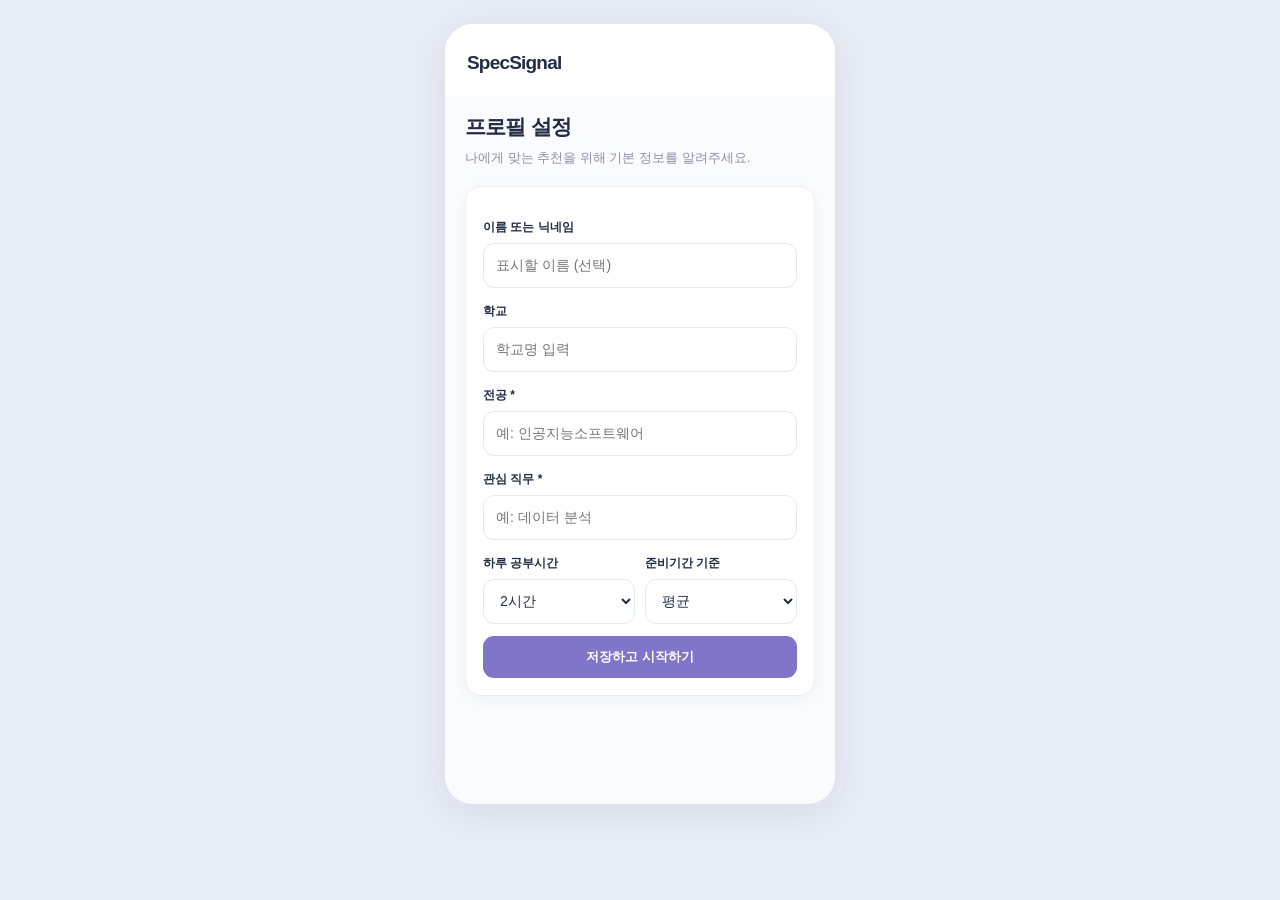
==== commit 48d9bb6b: "Add files via upload" ====
--- a/index.html
+++ b/index.html
@@ -1,7 +1,7 @@
 <!DOCTYPE html>
 
 <html lang="ko"><head><meta charset="utf-8"/><meta content="width=device-width,initial-scale=1,viewport-fit=cover" name="viewport"/><title>SpecSignal | 모바일 프로토타입</title>
-<link href="CSS/style.css" rel="stylesheet"/></head><body><div class="app"><header class="top"><span class="brand">SpecSignal</span><div class="top-actions"></div></header><main class="main" id="scrollArea">
+<link rel="stylesheet" href="./CSS/style.css"></head><body><div class="app"><header class="top"><span class="brand">SpecSignal</span><div class="top-actions"></div></header><main class="main" id="scrollArea">
 <section class="page active" id="profile"><h1>프로필 설정</h1><p class="muted">나에게 맞는 추천을 위해 기본 정보를 알려주세요.</p><div class="card"><label class="field" for="nickname">이름 또는 닉네임</label><input class="input" id="nickname" placeholder="표시할 이름 (선택)"/><label class="field" for="school">학교</label><input class="input" id="school" placeholder="학교명 입력"/><label class="field" for="major">전공 *</label><input class="input" id="major" placeholder="예: 인공지능소프트웨어"/><label class="field" for="career">관심 직무 *</label><input class="input" id="career" placeholder="예: 데이터 분석"/><div class="two"><div><label class="field" for="study">하루 공부시간</label><select class="input" id="study"><option>1시간</option><option selected="">2시간</option><option>3시간 이상</option></select></div><div><label class="field" for="period">준비기간 기준</label><select class="input" id="period"><option>최소</option><option selected="">평균</option><option>최대</option></select></div></div><p class="inline-warning hide" id="profileError">전공과 관심 직무를 입력해 주세요.</p><button class="btn full" onclick="saveProfile()">저장하고 시작하기</button></div></section>
 <section class="page" id="home">
 <div class="home-intro"><h1>나의 일정</h1><button class="text-action" onclick="navigate('academic')">학사일정 관리 ›</button></div>
@@ -13,6 +13,13 @@
 <div class="home-section-head"><div><h2>다가오는 일정</h2></div><span class="soft-label" id="upcomingLabel">0개</span></div>
 <div id="upcoming"></div>
 <div class="summary-panel"><h3>내 일정 요약</h3><div class="summary-metrics"><div><small>전체 일정</small><strong id="homeUpcomingCount">0</strong></div><div><small>이번 달 일정</small><strong id="homeMonthCount">0</strong></div><div><small>가장 가까운 일정</small><strong id="homeNextDDay">-</strong></div></div><p class="summary-next" id="homeNextTitle">일정을 추가해 보세요</p></div>
+<div class="home-discover" aria-label="자격증과 공모전 둘러보기">
+  <div class="home-discover-heading"><h2>이런 도전은 어때요?</h2><span>둘러보기 · 예시 데이터</span></div>
+  <div class="home-discover-grid">
+    <button type="button" class="home-discover-card" onclick="openDetail('cert-2','home')"><span class="home-discover-kind">자격증</span><strong>빅데이터분석기사</strong><span class="home-discover-foot">자세히 보기 <b aria-hidden="true">›</b></span></button>
+    <button type="button" class="home-discover-card" onclick="openDetail('comp-1','home')"><span class="home-discover-kind">공모전</span><strong>AI 아이디어 공모전</strong><span class="home-discover-foot">자세히 보기 <b aria-hidden="true">›</b></span></button>
+  </div>
+</div>
 </div>
 <div class="hide" id="homeCalendarPanel" role="tabpanel">
 <div class="calendar-shell"><div class="cal-top"><button aria-label="이전 달" class="month-nav" onclick="changeMonth(-1)">‹</button><strong id="monthLabel"></strong><button aria-label="다음 달" class="month-nav" onclick="changeMonth(1)">›</button></div><div class="cal-grid" id="calendar"></div><div class="calendar-legend"><span><i class="dot personal"></i> 내 일정</span><span><i class="dot academic"></i> 학사일정</span></div></div>
@@ -23,11 +30,9 @@
 <section class="page" id="explore"><h1>자격증·공모전 탐색</h1><p class="muted">관심 분야의 항목을 찾아보고 상세정보를 확인하세요.</p><div class="tabs"><button class="active" id="certTab" onclick="setCategory('cert')">자격증</button><button id="compTab" onclick="setCategory('comp')">공모전</button></div><input class="input" id="search" oninput="renderExplore()" placeholder="이름 또는 분야 검색"/><div id="exploreResults"></div><button class="btn alt full" id="submitCompetition" onclick="navigate('submission')">＋ 공모전 등록 제안</button></section>
 <section class="page" id="detail"><button class="top-btn" onclick="navigate(lastDetailSource)">‹ 돌아가기</button><div id="detailContent"></div><div class="row" style="margin-top:15px"><button class="btn alt" id="bookmarkDetail" onclick="toggleBookmark(selectedId)">☆ 관심 저장</button><button class="btn" onclick="openEvent(selectedId)">＋ 일정 추가</button></div></section>
 <section class="page" id="ai">
-<div class="eyebrow">YOUR NEXT POSSIBILITY</div>
 <h1>SpecSignal Bot</h1>
-<p class="muted">전공과 관심 분야, 나의 일정에 맞는 다음 도전을 찾아보세요.</p>
 <div class="chat-frame">
-<div class="chat-heading"><span class="chat-spark">✦</span><div><strong>나만의 가능성을 찾는 대화</strong><small>추천 결과는 고정 예시 데이터입니다.</small></div><span class="tag warn">예시 데이터</span></div>
+<div class="chat-note"><span class="tag warn">예시 데이터</span><span>실제 AI 연결 전 체험 화면입니다.</span></div>
 <div class="chat-messages" id="chatMessages">
 <div class="bubble ai">안녕하세요! 어떤 도전을 준비하고 있나요?<br/>관심 분야와 준비 가능한 기간을 알려주세요.</div>
 <div class="chat-suggestions">
@@ -73,4 +78,4 @@
 <section class="page" id="academic"><button class="top-btn" onclick="navigate('home')">‹ 홈으로</button><h1>학교 학사일정</h1><p class="muted">학교 학사일정을 확인하고 필요한 날짜를 직접 등록할 수 있어요.</p><label class="field" for="academicSchool">학교</label><input class="input" id="academicSchool" placeholder="학교명 입력"/><label class="field" for="academicYear">학년도</label><select class="input" id="academicYear"><option>2026</option><option>2027</option></select><button class="btn full" onclick="loadAcademic()">학사일정 조회</button><div id="academicResult"></div><div class="hide" id="academicManual"><h2>학사일정 직접 입력</h2><div class="card"><label class="field" for="academicTitle">일정명 *</label><input class="input" id="academicTitle" placeholder="예: 기말고사 기간"/><label class="field" for="academicDate">시작 날짜 *</label><input class="input" id="academicDate" type="date"/><p class="inline-warning hide" id="academicError">일정명과 날짜를 입력해 주세요.</p><button class="btn full" onclick="saveAcademic()">학사일정 저장</button></div></div><div id="academicSaved"></div></section>
 <section class="page" id="submission"><button class="top-btn" onclick="navigate('explore')">‹ 탐색으로</button><h1>공모전 등록 제안</h1><p class="muted">공식 공고를 제안하면 검수 후 공개할 수 있어요.</p><div class="card"><label class="field" for="submissionUrl">공식 공고 URL</label><input class="input" id="submissionUrl" placeholder="https://..." type="url"/><label class="field" for="submissionName">공모전명</label><input class="input" id="submissionName" placeholder="공모전 공식 명칭"/><label class="field" for="submissionFile">공고 파일 (PDF·이미지)</label><input accept=".pdf,image/*" class="input" id="submissionFile" type="file"/><div class="info-strip" style="margin-top:14px">제출한 공고는 검수 대기 상태로 표시됩니다. 현재는 실제 서버로 전송되지 않습니다.</div><button class="btn full" onclick="demoSubmit()">검수 요청</button><div id="submissionResult"></div></div></section>
 </main><nav class="bottom hidden" id="bottom"><button data-page="home" onclick="navigate('home')"><span class="symbol">▦</span>홈</button><button data-page="explore" onclick="navigate('explore')"><span class="symbol">⌕</span>탐색</button><button data-page="ai" onclick="navigate('ai')"><span class="symbol">✧</span>AI 추천</button><button data-page="mypage" onclick="navigate('mypage')"><span class="symbol">◉</span>마이페이지</button></nav></div><div class="toast hide" id="toast" role="status"></div>
-<script src="js/app.js"></script></body></html>
+<script src="./js/app.js" defer></script></body></html>
--- a/CSS/style.css
+++ b/CSS/style.css
@@ -1,142 +1,68 @@
 
 :root{--bg:#f7f8fc;--white:#fff;--ink:#25263c;--muted:#7a7d91;--primary:#6e67bb;--soft:#efedfa;--border:#e8e9f1;--danger:#b64d5d;--shadow:0 5px 18px #3b38600b}*{box-sizing:border-box}html,body{margin:0;min-height:100%;font-family:system-ui,-apple-system,'Malgun Gothic',sans-serif;color:var(--ink);background:#fff}button,input,textarea,select{font:inherit}button{cursor:pointer}button:disabled{opacity:.5;cursor:not-allowed}.app{max-width:520px;height:100dvh;min-height:520px;margin:auto;background:var(--bg);display:flex;flex-direction:column;overflow:hidden}.top{background:white;display:flex;align-items:center;justify-content:space-between;min-height:60px;padding:0 19px;border-bottom:1px solid var(--border);flex-shrink:0}.brand{font-size:19px;font-weight:850;letter-spacing:-.8px;color:#514a9d}.top-actions{display:flex;align-items:center;gap:10px}.top-btn{background:transparent;border:0;color:#55536d;font-size:13px;padding:7px}.main{flex:1;overflow-y:auto;overscroll-behavior:contain;padding:22px 18px 30px}.page{display:none;animation:appear .16s ease}.page.active{display:block}@keyframes appear{from{opacity:.4;transform:translateY(4px)}to{opacity:1;transform:none}}.bottom{flex-shrink:0;display:grid;grid-template-columns:repeat(4,1fr);height:72px;background:white;border-top:1px solid var(--border);padding-bottom:env(safe-area-inset-bottom)}.bottom button{border:0;background:white;color:#8c8ca0;font-size:11px;display:flex;flex-direction:column;justify-content:center;align-items:center;gap:5px}.bottom button.active{color:var(--primary);font-weight:750}.bottom .symbol{font-size:22px;line-height:1}.bottom.hidden{display:none}h1{font-size:24px;letter-spacing:-.8px;margin:0 0 7px}h2{font-size:16px;margin:22px 0 11px;letter-spacing:-.3px}h3{font-size:15px;margin:6px 0}p{line-height:1.6}.muted{font-size:13px;color:var(--muted);margin:0 0 17px}.card{background:white;border:1px solid var(--border);border-radius:17px;padding:16px;margin:11px 0;box-shadow:var(--shadow)}.card p{font-size:13px;color:#6f7186;margin:7px 0}.field{display:block;font-size:12px;font-weight:700;margin:15px 0 7px}.input{display:block;width:100%;border:1px solid #dcdde9;background:white;border-radius:11px;min-height:45px;padding:11px 12px;color:var(--ink);outline:none}.input:focus{border-color:var(--primary);box-shadow:0 0 0 3px #6e67bb1a}textarea.input{min-height:86px;resize:vertical}.two{display:grid;grid-template-columns:1fr 1fr;gap:10px}.btn{border:0;border-radius:11px;padding:12px 15px;font-weight:750;font-size:13px;background:var(--primary);color:white}.btn.alt{background:var(--soft);color:#565098}.btn.line{border:1px solid var(--border);background:white;color:#55556c}.btn.danger{background:#fff1f2;color:var(--danger)}.btn.small{padding:9px 11px;font-size:12px}.btn.full{width:100%;margin-top:12px}.row{display:flex;align-items:center;gap:8px;flex-wrap:wrap}.between{justify-content:space-between}.tag{display:inline-flex;background:var(--soft);color:#625ba7;border-radius:7px;padding:5px 8px;font-size:11px;font-weight:700}.tag.gray{background:#f1f1f5;color:#77788c}.tag.warn{background:#fff2ed;color:#ac664f}.meta{font-size:12px;color:var(--muted)}.tabs{display:grid;grid-template-columns:1fr 1fr;background:#edecf5;border-radius:12px;padding:4px;gap:4px;margin:17px 0}.tabs button{border:0;background:transparent;border-radius:9px;padding:11px;color:#74728c;font-size:13px;font-weight:700}.tabs button.active{background:white;color:#554da3;box-shadow:0 1px 5px #0001}.item{display:flex;justify-content:space-between;gap:10px;align-items:flex-start}.item-content{min-width:0;flex:1}.item h3{line-height:1.4}.arrow{font-size:20px;color:#aaa6c9;align-self:center}.divider{height:1px;background:var(--border);margin:13px 0}.empty,.notice{border:1px dashed #d7d5e5;background:#fff;border-radius:14px;padding:21px 15px;text-align:center;color:var(--muted);font-size:13px;line-height:1.7;margin:14px 0}.empty strong,.notice strong{display:block;color:var(--ink);font-size:14px;margin-bottom:5px}.notice.error{border-color:#eac7cb;background:#fff8f8;color:#a05a64}.notice.loading{border-style:solid;background:#f1effc;color:#625ba7}.notice.success{border-style:solid;background:#f1f8f3;color:#467657}.mini{font-size:11px;color:var(--muted)}.cal-top{display:flex;align-items:center;justify-content:space-between;margin:12px 0}.cal-top strong{font-size:17px}.cal-grid{display:grid;grid-template-columns:repeat(7,1fr);gap:4px}.cal-head{text-align:center;font-size:11px;color:var(--muted);padding:7px 0}.cal-day{min-height:47px;border-radius:10px;background:#f9f9fc;text-align:center;padding:8px 2px;font-size:12px;border:1px solid transparent}.cal-day.today{border-color:#b9b4e5}.cal-day.has{background:#eeebfa;color:#5d56a4;font-weight:700}.cal-day .dots{display:flex;justify-content:center;gap:3px;margin-top:5px}.cal-day .dots i{width:5px;height:5px;background:#7c75c4;border-radius:50%}.cal-day .dots i.school{background:#a9aabc}.date-line{display:flex;justify-content:space-between;align-items:center;gap:10px;padding:11px 0;border-bottom:1px solid var(--border)}.date-line:last-child{border:0}.date-line strong{font-size:13px}.date-line .date{font-size:11px;color:var(--muted);margin-top:3px}.dday{font-size:12px;color:#645bad;font-weight:800;white-space:nowrap}.bubble{max-width:92%;padding:12px 13px;border-radius:14px;font-size:13px;line-height:1.6;margin:12px 0}.bubble.ai{background:white;border:1px solid var(--border);border-top-left-radius:4px}.bubble.user{background:#e8e5f9;margin-left:auto;border-bottom-right-radius:4px}.help{font-size:12px;color:var(--muted);margin-top:8px}.hide{display:none!important}.toast{position:fixed;left:50%;bottom:90px;transform:translateX(-50%);background:#302e47;color:white;padding:12px 18px;border-radius:12px;font-size:12px;max-width:90%;z-index:10;box-shadow:0 8px 30px #0002}.pill-button{border:1px solid var(--border);background:white;color:#65617e;border-radius:999px;padding:8px 12px;font-size:12px}.pill-button.active{background:var(--soft);color:var(--primary);border-color:#c7c3e6}.link{color:#6259ac;text-decoration:underline;text-underline-offset:3px;word-break:break-all}.inline-warning{color:var(--danger);font-size:12px;margin:8px 0}.info-strip{background:#f0eefb;color:#645da5;border-radius:12px;padding:12px;font-size:12px;line-height:1.6}.profile{display:flex;gap:12px;align-items:center;margin-bottom:16px}.avatar{background:#e9e6fa;border-radius:14px;padding:12px;color:#6359ad;font-size:23px}.small-muted{font-size:12px;color:var(--muted)}@media(min-width:600px){body{background:#f0f0f6}.app{box-shadow:0 0 40px #27244b12}}@media(max-width:360px){.main{padding:18px 13px}.btn{padding:11px}.cal-day{min-height:42px}}
 
-:root{--bg:#f6f6fa;--ink:#292e45;--muted:#8990a5;--primary:#59699f;--soft:#eceefa;--border:#e5e7f0}
-.top{background:#a3afd5;border-bottom:0;min-height:62px;padding:0 21px}
-.brand{color:#fff;font-size:19px;letter-spacing:-.55px}
-.app{background:#f7f7fb}
-.main{padding:25px 18px 32px}
-.eyebrow{font-size:10px;font-weight:800;letter-spacing:2px;color:#8794c0;margin-bottom:11px}
-h1{font-size:25px}
-h2{color:#30354d}
-.card{border-radius:16px;box-shadow:0 3px 15px #30395a06}
-.btn{background:#59699f}
-.btn.alt{background:#e9ecf8;color:#52639b}
-.bottom button.active{color:#59699f}
-.bottom .symbol{font-size:23px}
-.my-hero{display:flex;align-items:center;gap:14px;background:#a4afd4;border-radius:17px;padding:20px;color:white;margin:19px 0}
-.my-avatar{display:grid;place-items:center;width:53px;height:53px;flex:none;background:#eef0fb;border-radius:15px;color:#59699f;font-size:25px;font-weight:850}
-.my-hero strong{font-size:17px}.my-hero p{font-size:12px;color:#f4f5fc;margin:5px 0 0}
-.my-card-heading{margin:0;font-size:16px}
-.my-info-grid{display:grid;grid-template-columns:1fr 1fr;gap:17px 13px;margin-top:19px}
-.my-info-grid div{min-width:0}
-.my-info-grid span{display:block;color:#9095a8;font-size:11px;margin-bottom:7px}
-.my-info-grid strong{display:block;font-size:13px;line-height:1.5;overflow-wrap:anywhere}
-.my-stats{display:grid;grid-template-columns:repeat(3,minmax(0,1fr));gap:9px;margin:13px 0 22px}
-.my-stats .card{margin:0;padding:14px 10px;text-align:center}
-.my-stats span{display:block;font-size:11px;color:#8c90a6}
-.my-stats strong{display:block;font-size:23px;color:#58699f;margin:7px 0 2px}
-.my-stats small{font-size:10px;color:#9094a7}
-#bookmarksList .card{margin-top:9px}
-@media(max-width:360px){.my-stats{gap:6px}.my-stats .card{padding:11px 6px}}
+/* SpecSignal combined final: screenshot #2 visuals + deployed prototype features */
+:root{--bg:#fafbff;--white:#fff;--ink:#222c45;--muted:#8992a7;--primary:#8075c9;--soft:#f1effc;--border:#e9ebf4;--danger:#d96070;--shadow:0 4px 16px rgba(36,48,83,.045)}
+html,body{background:#e9edf6;color:var(--ink);font-family:Pretendard,"Noto Sans KR",-apple-system,BlinkMacSystemFont,"Segoe UI","Malgun Gothic",sans-serif;font-size:14px}
+button,input,select,textarea{font-family:inherit}button{transition:background .15s ease}button:focus-visible,input:focus-visible,textarea:focus-visible,select:focus-visible{outline:2px solid var(--primary);outline-offset:2px}
+.app{width:100%;max-width:390px;min-height:100dvh;height:100dvh;background:var(--bg);box-shadow:0 8px 42px #34405c1b}
+.top{min-height:72px;height:72px;background:#fff;border:0;padding:12px 22px 7px}
+.brand{font-size:19px;color:var(--ink);font-weight:850;letter-spacing:-.8px}
+.main{background:var(--bg);padding:17px 20px 88px}
+.page h1{font-size:21px;color:var(--ink);margin:0 0 7px}
+.page h2{font-size:16px;color:var(--ink)}.muted{color:var(--muted)}
+.card{background:#fff;border:1px solid #eceef6;border-radius:16px;box-shadow:var(--shadow);padding:17px}
+.btn{background:var(--primary);border-radius:11px;min-height:42px}.btn.alt{background:var(--soft);color:#6a5eb7}.btn.line{border:1px solid #e2e3f3;color:#6a5eb7}.btn.danger{background:#fff3f5;color:#d85d70}
+.input{border:1px solid #e4e8f1;border-radius:11px}.input:focus{border-color:var(--primary);box-shadow:0 0 0 3px #8075c91b}
+.home-intro{display:flex;align-items:center;justify-content:space-between;margin:0 0 16px;gap:12px}.home-intro h1{font-size:17px;margin:0}.text-action{border:0;background:none;color:#949bad;font-size:11px;white-space:nowrap}
+.home-switch{display:grid;grid-template-columns:1fr 1fr;gap:7px;margin:0 0 27px;background:none;border:0;padding:0}
+.home-switch button{min-height:45px;border:1px solid #e9eaf3;background:#f6f7fb;color:#8b93a5;border-radius:11px;font-size:12px;font-weight:750;padding:7px 4px;white-space:nowrap}
+.home-switch button.active{background:var(--primary);border-color:var(--primary);color:white;box-shadow:0 4px 12px #8075c92c}
+.home-section-head{display:flex;justify-content:space-between;align-items:center;margin-bottom:13px}.home-section-head h2{margin:0;font-size:17px}.soft-label{font-size:11px;color:#a1a6b7;background:transparent}
+.schedule-list{display:grid;gap:9px;border:0;background:transparent;box-shadow:none;border-radius:0}
+.schedule-item{display:flex;align-items:center;gap:12px;width:100%;min-height:67px;padding:12px 13px;background:#fff;border:1px solid #eff0f6;border-radius:13px;box-shadow:var(--shadow);text-align:left;margin-bottom:0}
+.schedule-item:last-child{border-bottom:1px solid #eff0f6}
+.schedule-dday{min-width:55px;border-radius:10px;background:var(--soft);color:#6259bd;font-size:14px;font-weight:850;padding:12px 5px;text-align:center}
+.schedule-info{flex:1;min-width:0}.schedule-info strong{font-size:13px;color:var(--ink);display:block}.schedule-info small{font-size:11px;color:var(--muted);display:block;margin-top:5px}.schedule-chevron{color:#a7acc0;font-size:23px}
+.summary-panel{background:linear-gradient(135deg,#fff,#f8f9ff);border:1px solid #eef0f7;border-radius:15px;margin-top:17px;padding:17px 15px;box-shadow:none}
+.summary-panel h3{font-size:12px;margin:0 0 16px}.summary-metrics{display:grid;grid-template-columns:repeat(3,minmax(0,1fr));background:transparent;border:0;padding:0}.summary-metrics>div{text-align:center;min-width:0;border-right:1px solid #eff0f6;padding:0 2px}.summary-metrics>div:last-child{border:0}.summary-metrics small{font-size:10px;color:var(--muted);display:block}.summary-metrics strong{display:block;margin-top:7px;font-size:17px;color:#5e55b1}.summary-next{font-size:11px;color:#a1a8b9;margin:14px 0 0}
+.floating-add{position:sticky;bottom:12px;display:block;margin:20px 0 0 auto;width:48px;height:48px;border:0;border-radius:50%;background:var(--primary);color:#fff;font-size:29px;box-shadow:0 6px 15px #7066c04a;z-index:2}
+.calendar-shell{border:0;background:transparent;padding:0;box-shadow:none}.cal-top{margin:3px 0 23px}.cal-top strong{font-size:17px}.month-nav{border:0;background:none;color:#3d4660;font-size:25px;padding:2px 12px}
+.cal-grid{gap:7px 0}.cal-head{font-size:11px;color:#8c94a8;padding-bottom:12px}.cal-grid>.cal-head:first-child{color:#ec7777}.cal-grid>.cal-head:nth-child(7){color:#697bc9}.cal-day{height:35px;min-height:35px;padding:4px 1px;background:transparent;border:0;border-radius:50%;font-size:12px;color:#39435c}.cal-day.today{border:1px solid #d6d4f0}.cal-day.selected{background:var(--primary);color:white;box-shadow:0 3px 9px #8075c947}.cal-day.has{background:transparent;color:#39435c}.cal-day.has.selected{background:var(--primary);color:white}.cal-day .dots{margin-top:2px}.cal-day .dots i{width:4px;height:4px;background:var(--primary)}.cal-day.selected .dots i{background:white}
+.calendar-legend{display:flex;justify-content:center;gap:15px;margin-top:18px;color:var(--muted);font-size:10px}.calendar-legend .dot{display:inline-block;width:7px;height:7px;border-radius:50%;margin-right:4px}.calendar-legend .personal{background:var(--primary)}.calendar-legend .academic{background:#d2b879}
+.selected-schedules{margin-top:24px;padding-top:15px;border-top:1px solid var(--border)}
+.schedule-detail-card{background:white;border:1px solid #edf0f7;border-radius:17px;padding:22px 17px;box-shadow:var(--shadow)}.detail-kicker{color:#8b91a4}.schedule-kind{background:var(--soft);color:#756ac2;border-radius:20px;padding:5px 10px}.schedule-detail-line{border-color:#eef0f5}.schedule-actions .btn{border-radius:11px}
+.tabs{background:#f3f4f8}.tabs button.active{color:#6e62bf}.tag{background:var(--soft);color:#756ac2}.pill-button.active{background:var(--soft);color:#756ac2}
+.my-hero{display:flex;align-items:center;gap:14px;background:#f2f0fd;border:1px solid #e9e7f7;border-radius:16px;padding:19px;margin:17px 0}.my-avatar{display:grid;place-items:center;width:52px;height:52px;background:white;color:var(--primary);border-radius:14px;font-size:22px;font-weight:800}.my-hero p{font-size:12px;color:var(--muted);margin:5px 0 0}.my-info-grid{display:grid;grid-template-columns:1fr 1fr;gap:16px 12px;margin-top:16px}.my-info-grid span{display:block;color:var(--muted);font-size:11px;margin-bottom:5px}.my-info-grid strong{font-size:13px;overflow-wrap:anywhere}.my-stats{display:grid;grid-template-columns:repeat(3,minmax(0,1fr));gap:8px}.my-stats .card{text-align:center;padding:13px 5px}.my-stats span,.my-stats small{font-size:10px;color:var(--muted)}.my-stats strong{display:block;font-size:20px;color:#655ab2;margin:5px 0}
+.chat-frame{border-color:#e9ebf4}.chat-messages .bubble.ai{background:#fff}.chat-messages .bubble.user{background:#eeecfa}.chat-spark{color:var(--primary)}
+.bottom{height:75px;border-top:1px solid #edf0f6;box-shadow:none}.bottom button{font-size:10px;color:#9ba2b7;gap:4px}.bottom button.active{color:var(--primary)}.bottom .symbol{font-size:22px}
+@media(min-width:500px){body{padding:24px}.app{height:780px;min-height:780px;border-radius:28px;overflow:hidden}.main{overflow-y:auto}}
+@media(max-width:390px){.main{padding-left:17px;padding-right:17px}}
+@media(max-width:360px){.main{padding-left:14px;padding-right:14px}.home-switch button{font-size:11px}}
 
-/* SpecSignal brand visual system adapted from the supplied responsive-web reference */
-:root{--bg:#f5f6fa;--primary:#58699f;--soft:#eef0f9;--border:#e5e8f1;--ink:#292f46;--muted:#8a90a5}
-body{background:#fff}
-.app{background:var(--bg)}
-.top{background:#9aa9d1;color:#fff;border-bottom:0;min-height:62px}
-.brand{color:#fff;font-size:19px}
-.main{padding:25px 18px 38px}
-.page h1{font-size:25px;letter-spacing:-.7px}
-.page>.muted{margin-top:5px;line-height:1.65}
-.card{background:#fff;border:1px solid #e9eaf1;border-radius:17px;box-shadow:0 3px 15px #30395a07}
-.btn{background:#59699f;border-radius:9px}
-.btn.alt{background:#eef0f8;color:#52639b}
-.btn.line{background:#fff;color:#4e587a}
-.bottom{background:#fff;box-shadow:0 -3px 16px #26345a08}
-.bottom button.active{color:#59699f}
-.eyebrow{font-size:10px;letter-spacing:2px;color:#8694bf;font-weight:800;margin-bottom:10px}
-.hero-title{align-items:flex-start;gap:10px}
-.hero-title h1{margin:0}
-.hero-title .muted{margin-top:8px}
-.home-overview{display:grid;grid-template-columns:1fr 1fr;gap:10px;margin:23px 0 25px}
-.home-overview>div{border-radius:17px;padding:18px 15px;min-width:0;display:flex;flex-direction:column;gap:8px}
-.overview-main{background:#a4afd4;color:#fff}
-.overview-side{background:#fff;border:1px solid var(--border)}
-.home-overview span{font-size:12px}
-.home-overview strong{font-size:29px;line-height:1.15;overflow-wrap:anywhere}
-.home-overview small{font-size:11px;opacity:.8;line-height:1.5;overflow-wrap:anywhere}
-.overview-side strong{font-size:18px;color:#59699f}
-.section-row{margin-top:20px;margin-bottom:12px}
-.section-row h2{margin:0;font-size:16px}
-.calendar-card{padding:14px 10px}
-.cal-top{margin-bottom:16px}
-.cal-grid{gap:3px}
-.cal-head{color:#8b93ac}
-.cal-day{min-height:45px;border-radius:8px}
-.cal-day.today{background:#e7eaf6;color:#4f6096}
-.school-color{color:#e0b76c}
-.chat-frame{background:#fff;border:1px solid var(--border);border-radius:18px;overflow:hidden;display:flex;flex-direction:column;min-height:480px;margin:22px 0 14px}
-.chat-heading{padding:17px 14px;display:flex;gap:10px;align-items:center;border-bottom:1px solid var(--border)}
-.chat-heading strong{display:block;font-size:14px}
-.chat-heading small{display:block;color:#9a9eb0;font-size:10px;margin-top:5px}
-.chat-heading .tag{margin-left:auto;flex:none}
-.chat-spark{font-size:20px;color:#58699f}
-.chat-messages{padding:16px 13px;min-height:325px;max-height:460px;overflow-y:auto;flex:1}
-.chat-messages .bubble{max-width:92%;margin:9px 0;padding:12px 13px;border-radius:12px}
-.chat-messages .bubble.user{margin-left:auto;background:#e7eaf6}
-.chat-messages .bubble.ai{background:#f0f1f8}
-.chat-suggestions{display:flex;flex-wrap:wrap;gap:7px;margin:12px 0}
-.chat-suggestions button{border:1px solid #e4e7f1;background:#fff;border-radius:9px;padding:9px 11px;color:#56627f;font-size:12px}
-.chat-compose{border-top:1px solid var(--border);padding:12px;display:flex;align-items:end;gap:8px}
-.chat-compose textarea{flex:1;min-width:0;min-height:43px;max-height:100px;resize:vertical}
-.chat-compose button{white-space:nowrap;padding:13px 12px}
-.chat-answer .card{margin:8px 0 18px}
-.chat-answer .row{flex-wrap:wrap}
-.recommendation-profile{margin-bottom:16px}
-.recommendation-profile h2{font-size:14px;margin:0}
-.my-hero{background:#a4afd4}
-.my-info-grid{gap:17px 13px}
-@media(min-width:600px){.app{box-shadow:0 10px 36px #28324a12}}
-@media(max-width:370px){.chat-heading{flex-wrap:wrap}.chat-heading .tag{margin-left:0}.home-overview>div{padding:14px 11px}}
+/* AI 추천: 빠른 질문 버튼과 입력창 스타일 정리 */
+#ai .chat-frame{overflow:hidden}
+#ai .chat-note{display:flex;align-items:center;gap:9px;flex-wrap:wrap;padding:12px 14px 0;color:var(--muted);font-size:12px}
+#ai .chat-suggestions{display:flex;flex-wrap:wrap;gap:8px;margin:12px 0 4px}
+#ai .chat-suggestions button{appearance:none;max-width:100%;border:1px solid #dcdcf0;background:#f7f6fd;color:#6159a5;border-radius:999px;padding:10px 13px;font-size:12px;font-weight:650;line-height:1.4;text-align:left;white-space:normal;cursor:pointer}
+#ai .chat-suggestions button:hover{background:#eeecfa;border-color:#bcb5e5}
+#ai .chat-suggestions button:focus-visible{outline:2px solid var(--primary);outline-offset:2px}
+#ai .chat-compose{display:flex;align-items:flex-end;gap:9px;min-width:0}
+#ai .chat-compose textarea{flex:1;min-width:0;resize:vertical}
+#ai .chat-compose .btn{flex-shrink:0;white-space:nowrap;min-height:45px}
+#ai .chat-answer .row{gap:7px}
+#ai .chat-answer .row .btn{white-space:nowrap}
+@media(max-width:360px){#ai .chat-compose{gap:6px}#ai .chat-compose .btn{padding:11px 10px}#ai .chat-suggestions button{font-size:11px}}
 
-
-
-/* Android phone responsive layout */
-html,body{width:100%;min-height:100%;overflow-x:hidden}
-.app{width:100%;max-width:none;height:100dvh;min-height:0;margin:0;border-radius:0}
-.top{min-height:44px;height:44px;padding:0 16px}
-.brand{font-size:17px;line-height:1}
-.main{padding:16px 14px 28px}
-.bottom{height:64px}
-.bottom button{min-width:0}
-.page h1{font-size:22px}
-.hero-title{margin-bottom:8px}
-.section-row{margin-top:14px;margin-bottom:9px}
-.calendar-card{margin-top:8px;margin-bottom:18px}
-.cal-top{margin:6px 0 10px}
-.cal-day{min-height:44px;padding:6px 1px}
-.home-overview{margin:12px 0 16px}
-@media (min-width:600px){
-  body{background:#f5f6fa}
-  .app{max-width:none;box-shadow:none}
-}
-@media (max-width:360px){
-  .main{padding:14px 10px 24px}
-  .cal-day{min-height:40px}
-  .top{padding:0 12px}
-  .home-overview{gap:7px}
-}
-
-
-/* Galaxy S23: 360 x 780 CSS-pixel design viewport (1080 x 2340 physical). */
-html,body{width:100%;height:100%;margin:0}
-body{background:#edf0f7}
-.app{width:100%;max-width:360px;height:100dvh;min-height:0;margin:0 auto;overflow:hidden;background:var(--bg);box-shadow:0 8px 32px #26345a18}
-.top{height:44px;min-height:44px;flex-shrink:0;padding:0 14px}
-.main{min-width:0;min-height:0;flex:1;padding:15px 12px 24px;overflow-y:auto}
-.bottom{height:calc(58px + env(safe-area-inset-bottom, 0px));min-height:58px;padding-bottom:env(safe-area-inset-bottom, 0px)}
-.bottom button{font-size:10px;gap:3px}
-.bottom .symbol{font-size:21px}
-.page h1{font-size:21px}
-.home-overview{grid-template-columns:repeat(2,minmax(0,1fr));gap:8px}
-.home-overview>div{padding:13px 11px}
-.cal-grid{gap:2px}
-.cal-day{min-width:0;min-height:41px;padding:6px 1px}
-.chat-frame{min-height:430px}
-.chat-heading{padding:13px 10px}
-.chat-compose{padding:9px}
-.card{padding:13px}
-@media(max-width:359px){.app{max-width:100%}.main{padding:13px 9px 22px}.home-overview>div{padding:11px 8px}.cal-day{min-height:38px}}
-@media(min-width:361px){.app{max-width:360px}}
-@media(max-height:650px){.main{padding-top:10px}.chat-frame{min-height:340px}}
+/* 홈: 일정 요약 아래 작은 발견 카드 */
+.home-discover{margin-top:21px;margin-bottom:8px}
+.home-discover-heading{display:flex;align-items:baseline;justify-content:space-between;gap:8px;margin-bottom:10px}
+.home-discover-heading h2{margin:0;font-size:15px}
+.home-discover-heading span{font-size:10px;color:var(--muted)}
+.home-discover-grid{display:grid;grid-template-columns:repeat(2,minmax(0,1fr));gap:9px}
+.home-discover-card{display:flex;flex-direction:column;align-items:flex-start;gap:8px;min-width:0;min-height:111px;padding:13px 12px;border:1px solid #e9ebf5;border-radius:13px;background:#fff;box-shadow:0 3px 12px rgba(36,43,71,.035);text-align:left;cursor:pointer;font:inherit}
+.home-discover-card:focus-visible{outline:2px solid var(--primary);outline-offset:2px}
+.home-discover-kind{font-size:10px;font-weight:750;color:#736ac0;background:#f0eefb;border-radius:6px;padding:4px 7px}
+.home-discover-card strong{font-size:12px;line-height:1.4;color:var(--ink);overflow-wrap:anywhere}
+.home-discover-foot{margin-top:auto;width:100%;display:flex;justify-content:space-between;gap:4px;align-items:center;color:var(--muted);font-size:10px}
+.home-discover-foot b{color:#8278c5;font-size:15px;font-weight:500}
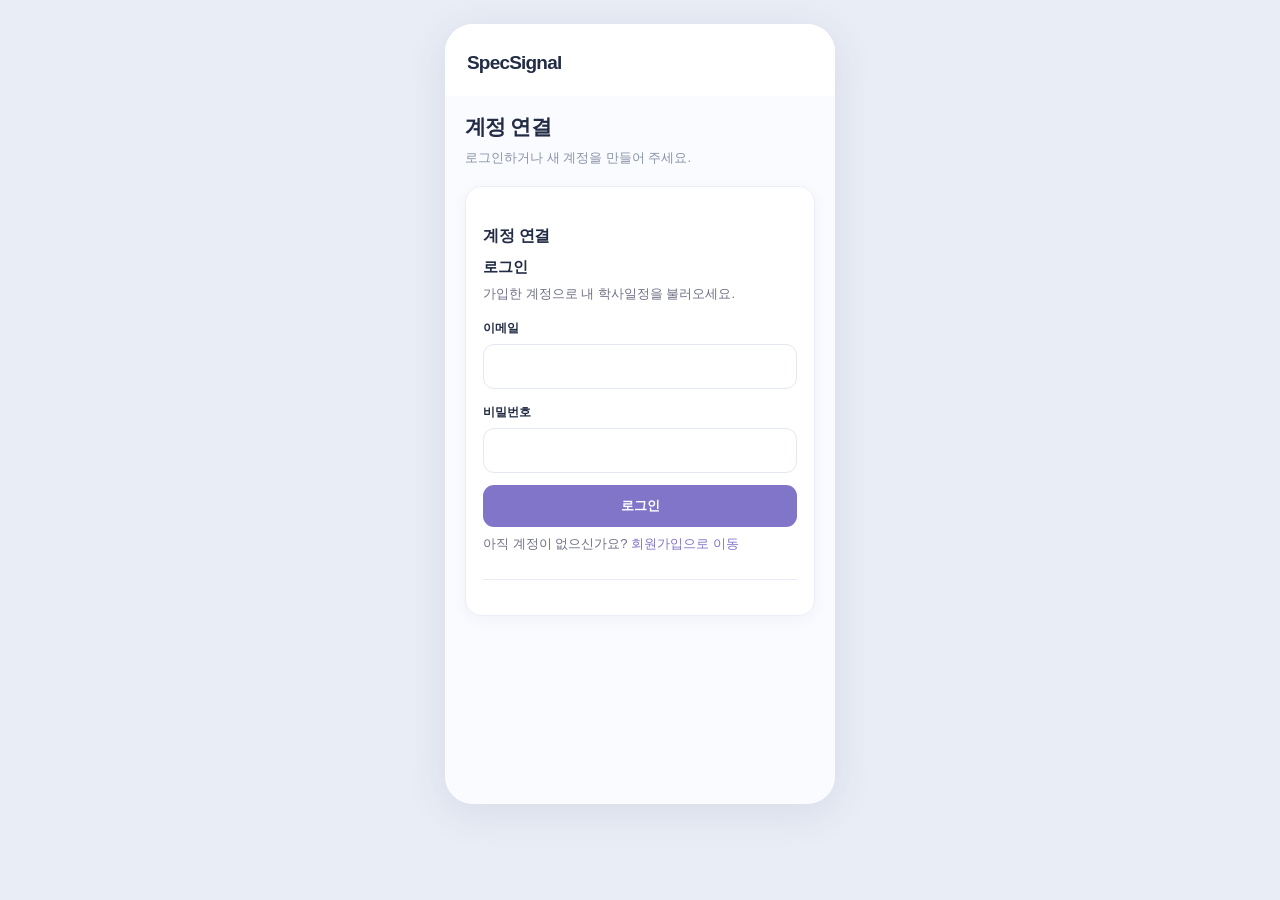
==== commit cc5f7a0c: "Integrate current app while preserving existing frontend layout" ====
--- a/index.html
+++ b/index.html
@@ -4,7 +4,6 @@
 <link rel="stylesheet" href="./CSS/style.css"></head><body><div class="app"><header class="top"><span class="brand">SpecSignal</span><div class="top-actions"></div></header><main class="main" id="scrollArea">
 <section class="page active" id="profile"><h1>프로필 설정</h1><p class="muted">나에게 맞는 추천을 위해 기본 정보를 알려주세요.</p><div class="card"><label class="field" for="nickname">이름 또는 닉네임</label><input class="input" id="nickname" placeholder="표시할 이름 (선택)"/><label class="field" for="school">학교</label><input class="input" id="school" placeholder="학교명 입력"/><label class="field" for="major">전공 *</label><input class="input" id="major" placeholder="예: 인공지능소프트웨어"/><label class="field" for="career">관심 직무 *</label><input class="input" id="career" placeholder="예: 데이터 분석"/><div class="two"><div><label class="field" for="study">하루 공부시간</label><select class="input" id="study"><option>1시간</option><option selected="">2시간</option><option>3시간 이상</option></select></div><div><label class="field" for="period">준비기간 기준</label><select class="input" id="period"><option>최소</option><option selected="">평균</option><option>최대</option></select></div></div><p class="inline-warning hide" id="profileError">전공과 관심 직무를 입력해 주세요.</p><button class="btn full" onclick="saveProfile()">저장하고 시작하기</button></div></section>
 <section class="page" id="home">
-<div class="home-intro"><h1>나의 일정</h1><button class="text-action" onclick="navigate('academic')">학사일정 관리 ›</button></div>
 <div aria-label="홈 화면 보기" class="home-switch" role="tablist">
 <button aria-selected="true" class="active" id="upcomingTab" onclick="setHomeView('upcoming')" role="tab">☷  다가오는 일정</button>
 <button aria-selected="false" id="calendarTab" onclick="setHomeView('calendar')" role="tab">▦  내 캘린더</button>
@@ -14,10 +13,8 @@
 <div id="upcoming"></div>
 <div class="summary-panel"><h3>내 일정 요약</h3><div class="summary-metrics"><div><small>전체 일정</small><strong id="homeUpcomingCount">0</strong></div><div><small>이번 달 일정</small><strong id="homeMonthCount">0</strong></div><div><small>가장 가까운 일정</small><strong id="homeNextDDay">-</strong></div></div><p class="summary-next" id="homeNextTitle">일정을 추가해 보세요</p></div>
 <div class="home-discover" aria-label="자격증과 공모전 둘러보기">
-  <div class="home-discover-heading"><h2>이런 도전은 어때요?</h2><span>둘러보기 · 예시 데이터</span></div>
+  <div class="home-discover-heading"><h2>이런 도전은 어때요?</h2><span>자격증 둘러보기</span></div>
   <div class="home-discover-grid">
-    <button type="button" class="home-discover-card" onclick="openDetail('cert-2','home')"><span class="home-discover-kind">자격증</span><strong>빅데이터분석기사</strong><span class="home-discover-foot">자세히 보기 <b aria-hidden="true">›</b></span></button>
-    <button type="button" class="home-discover-card" onclick="openDetail('comp-1','home')"><span class="home-discover-kind">공모전</span><strong>AI 아이디어 공모전</strong><span class="home-discover-foot">자세히 보기 <b aria-hidden="true">›</b></span></button>
   </div>
 </div>
 </div>
@@ -70,6 +67,9 @@
 <div class="row between"><h2>관심 목록</h2><button class="btn line small" onclick="navigate('explore')">더 찾아보기</button></div>
 <div class="tabs"><button class="active" id="myCertTab" onclick="setMyBookmarkKind('cert')">자격증</button><button id="myCompTab" onclick="setMyBookmarkKind('comp')">공모전</button></div>
 <div id="bookmarksList"></div>
+<h2>등록한 내 일정</h2>
+<p class="small-muted">학사일정을 포함한 전체 일정입니다. 지난 일정도 확인할 수 있어요.</p>
+<div id="mySchedules"></div>
 <div class="card">
 <div class="row between"><div><h2 class="my-card-heading">학사일정 설정</h2><p class="small-muted">학교 일정 조회 또는 직접 입력</p></div><button class="btn alt small" onclick="navigate('academic')">설정하기</button></div>
 </div>
@@ -78,4 +78,4 @@
 <section class="page" id="academic"><button class="top-btn" onclick="navigate('home')">‹ 홈으로</button><h1>학교 학사일정</h1><p class="muted">학교 학사일정을 확인하고 필요한 날짜를 직접 등록할 수 있어요.</p><label class="field" for="academicSchool">학교</label><input class="input" id="academicSchool" placeholder="학교명 입력"/><label class="field" for="academicYear">학년도</label><select class="input" id="academicYear"><option>2026</option><option>2027</option></select><button class="btn full" onclick="loadAcademic()">학사일정 조회</button><div id="academicResult"></div><div class="hide" id="academicManual"><h2>학사일정 직접 입력</h2><div class="card"><label class="field" for="academicTitle">일정명 *</label><input class="input" id="academicTitle" placeholder="예: 기말고사 기간"/><label class="field" for="academicDate">시작 날짜 *</label><input class="input" id="academicDate" type="date"/><p class="inline-warning hide" id="academicError">일정명과 날짜를 입력해 주세요.</p><button class="btn full" onclick="saveAcademic()">학사일정 저장</button></div></div><div id="academicSaved"></div></section>
 <section class="page" id="submission"><button class="top-btn" onclick="navigate('explore')">‹ 탐색으로</button><h1>공모전 등록 제안</h1><p class="muted">공식 공고를 제안하면 검수 후 공개할 수 있어요.</p><div class="card"><label class="field" for="submissionUrl">공식 공고 URL</label><input class="input" id="submissionUrl" placeholder="https://..." type="url"/><label class="field" for="submissionName">공모전명</label><input class="input" id="submissionName" placeholder="공모전 공식 명칭"/><label class="field" for="submissionFile">공고 파일 (PDF·이미지)</label><input accept=".pdf,image/*" class="input" id="submissionFile" type="file"/><div class="info-strip" style="margin-top:14px">제출한 공고는 검수 대기 상태로 표시됩니다. 현재는 실제 서버로 전송되지 않습니다.</div><button class="btn full" onclick="demoSubmit()">검수 요청</button><div id="submissionResult"></div></div></section>
 </main><nav class="bottom hidden" id="bottom"><button data-page="home" onclick="navigate('home')"><span class="symbol">▦</span>홈</button><button data-page="explore" onclick="navigate('explore')"><span class="symbol">⌕</span>탐색</button><button data-page="ai" onclick="navigate('ai')"><span class="symbol">✧</span>AI 추천</button><button data-page="mypage" onclick="navigate('mypage')"><span class="symbol">◉</span>마이페이지</button></nav></div><div class="toast hide" id="toast" role="status"></div>
-<script src="./js/app.js" defer></script></body></html>
+<script src="./js/app.js" defer></script><script src="./js/backend.js" defer></script><script src="./js/academic.js" defer></script></body></html>
--- a/CSS/style.css
+++ b/CSS/style.css
@@ -26,7 +26,15 @@
 .schedule-info{flex:1;min-width:0}.schedule-info strong{font-size:13px;color:var(--ink);display:block}.schedule-info small{font-size:11px;color:var(--muted);display:block;margin-top:5px}.schedule-chevron{color:#a7acc0;font-size:23px}
 .summary-panel{background:linear-gradient(135deg,#fff,#f8f9ff);border:1px solid #eef0f7;border-radius:15px;margin-top:17px;padding:17px 15px;box-shadow:none}
 .summary-panel h3{font-size:12px;margin:0 0 16px}.summary-metrics{display:grid;grid-template-columns:repeat(3,minmax(0,1fr));background:transparent;border:0;padding:0}.summary-metrics>div{text-align:center;min-width:0;border-right:1px solid #eff0f6;padding:0 2px}.summary-metrics>div:last-child{border:0}.summary-metrics small{font-size:10px;color:var(--muted);display:block}.summary-metrics strong{display:block;margin-top:7px;font-size:17px;color:#5e55b1}.summary-next{font-size:11px;color:#a1a8b9;margin:14px 0 0}
-.floating-add{position:sticky;bottom:12px;display:block;margin:20px 0 0 auto;width:48px;height:48px;border:0;border-radius:50%;background:var(--primary);color:#fff;font-size:29px;box-shadow:0 6px 15px #7066c04a;z-index:2}
+.app{position:relative}
+.floating-add{position:absolute;right:20px;bottom:calc(84px + env(safe-area-inset-bottom));display:block;margin:0;width:48px;height:48px;border:0;border-radius:50%;background:var(--primary);color:#fff;font-size:29px;box-shadow:0 6px 15px #7066c04a;z-index:2}
+.catalog-actions{display:flex;align-items:center;justify-content:flex-end;gap:8px;flex-shrink:0}
+.certification-card .catalog-actions{flex-direction:column-reverse}
+.catalog-save{border:1px solid var(--border);border-radius:9px;background:white;color:var(--primary);padding:9px;font-size:12px;min-height:40px}
+.catalog-save[aria-pressed="true"]{background:var(--soft);border-color:var(--primary)}
+.catalog-detail{border:0;background:transparent;color:var(--primary);font-size:25px;width:44px;min-height:44px}
+.catalog-detail{display:inline-flex;align-items:center;justify-content:center}
+.two-columns .catalog-actions{flex-direction:row;flex-wrap:wrap;justify-content:center}
 .calendar-shell{border:0;background:transparent;padding:0;box-shadow:none}.cal-top{margin:3px 0 23px}.cal-top strong{font-size:17px}.month-nav{border:0;background:none;color:#3d4660;font-size:25px;padding:2px 12px}
 .cal-grid{gap:7px 0}.cal-head{font-size:11px;color:#8c94a8;padding-bottom:12px}.cal-grid>.cal-head:first-child{color:#ec7777}.cal-grid>.cal-head:nth-child(7){color:#697bc9}.cal-day{height:35px;min-height:35px;padding:4px 1px;background:transparent;border:0;border-radius:50%;font-size:12px;color:#39435c}.cal-day.today{border:1px solid #d6d4f0}.cal-day.selected{background:var(--primary);color:white;box-shadow:0 3px 9px #8075c947}.cal-day.has{background:transparent;color:#39435c}.cal-day.has.selected{background:var(--primary);color:white}.cal-day .dots{margin-top:2px}.cal-day .dots i{width:4px;height:4px;background:var(--primary)}.cal-day.selected .dots i{background:white}
 .calendar-legend{display:flex;justify-content:center;gap:15px;margin-top:18px;color:var(--muted);font-size:10px}.calendar-legend .dot{display:inline-block;width:7px;height:7px;border-radius:50%;margin-right:4px}.calendar-legend .personal{background:var(--primary)}.calendar-legend .academic{background:#d2b879}
@@ -66,3 +74,46 @@
 .home-discover-card strong{font-size:12px;line-height:1.4;color:var(--ink);overflow-wrap:anywhere}
 .home-discover-foot{margin-top:auto;width:100%;display:flex;justify-content:space-between;gap:4px;align-items:center;color:var(--muted);font-size:10px}
 .home-discover-foot b{color:#8278c5;font-size:15px;font-weight:500}
+
+.certification-controls{margin:16px 0}
+.certification-controls[hidden]{display:none}
+.certification-filters{display:grid;grid-template-columns:repeat(2,minmax(0,1fr));gap:10px}
+.certification-filters label{min-width:0;font-size:12px;font-weight:600;color:var(--muted)}
+.certification-filters select{width:100%;min-width:0;margin-top:6px;text-overflow:ellipsis}
+.certification-view{display:flex;align-items:center;justify-content:space-between;gap:8px;margin-top:14px}
+#certificationCount{font-size:12px;color:var(--muted)}
+.column-options{display:flex;gap:2px;padding:2px;border:1px solid #e9ebf5;border-radius:7px;background:#fff}
+.column-options button{min-height:24px;padding:3px 6px;border:0;border-radius:5px;background:transparent;color:var(--muted);font:inherit;font-size:10px;line-height:1.4;cursor:pointer}
+.column-options button[aria-pressed="true"]{background:var(--primary,#736ac0);color:#fff}
+.column-options button:focus-visible{outline:2px solid var(--primary,#736ac0);outline-offset:2px}
+.certification-grid{display:grid;grid-template-columns:minmax(0,1fr);gap:12px}
+.certification-grid.two-columns{grid-template-columns:repeat(2,minmax(0,1fr))}
+.certification-grid>.card{margin:0;min-width:0}
+.certification-grid>.empty{grid-column:1/-1}
+.certification-card{display:flex;flex-direction:row;align-items:center;justify-content:space-between;gap:12px;overflow-wrap:anywhere}
+.certification-copy{flex:1;min-width:0}
+.certification-tags{display:flex;flex-wrap:wrap;gap:4px}
+.certification-card h3{line-height:1.5}
+.certification-card p{margin-bottom:0}
+.certification-copy>.catalog-save{font-size:11px;min-height:36px;padding:7px 9px;margin-top:3px}
+.certification-card .btn{flex-shrink:0;min-height:44px;max-width:100%;white-space:normal}
+.two-columns .certification-card{padding:14px 10px;flex-direction:column;align-items:center;text-align:center}
+.two-columns .certification-copy{width:100%}
+.two-columns .certification-tags{justify-content:center}
+.two-columns .certification-card .btn{margin-top:auto}
+.two-columns .certification-card h3{font-size:15px}
+.two-columns .certification-card .tag{font-size:10px;white-space:normal}
+
+.detail-fold{border-top:1px solid #e9ebf5;margin-top:10px;overflow-wrap:anywhere}
+.detail-fold summary{padding:14px 4px;cursor:pointer;font-size:14px;font-weight:650;line-height:1.5}
+.detail-fold summary:focus-visible{outline:2px solid var(--primary,#736ac0);outline-offset:2px}
+.detail-fold[open] summary{color:var(--primary,#736ac0)}
+.detail-fold p{padding:0 4px;line-height:1.7}
+.account-fields{padding-bottom:18px;margin-bottom:18px;border-bottom:1px solid #e9ebf5}
+.account-text-link{appearance:none;background:none;border:0;border-radius:0;padding:0;color:var(--primary);font:inherit;cursor:pointer;text-underline-offset:3px}
+.account-text-link:hover{text-decoration:underline}
+.account-text-link:focus-visible{outline:2px solid var(--primary);outline-offset:3px}
+.academic-choice-label{display:flex;align-items:flex-start;gap:10px;line-height:1.6;margin-bottom:10px;cursor:pointer}
+.academic-choice{width:20px;height:20px;flex-shrink:0;margin-top:3px;accent-color:var(--primary)}
+.academic-candidates{margin:15px 0}
+button:disabled{opacity:.55;cursor:wait}
